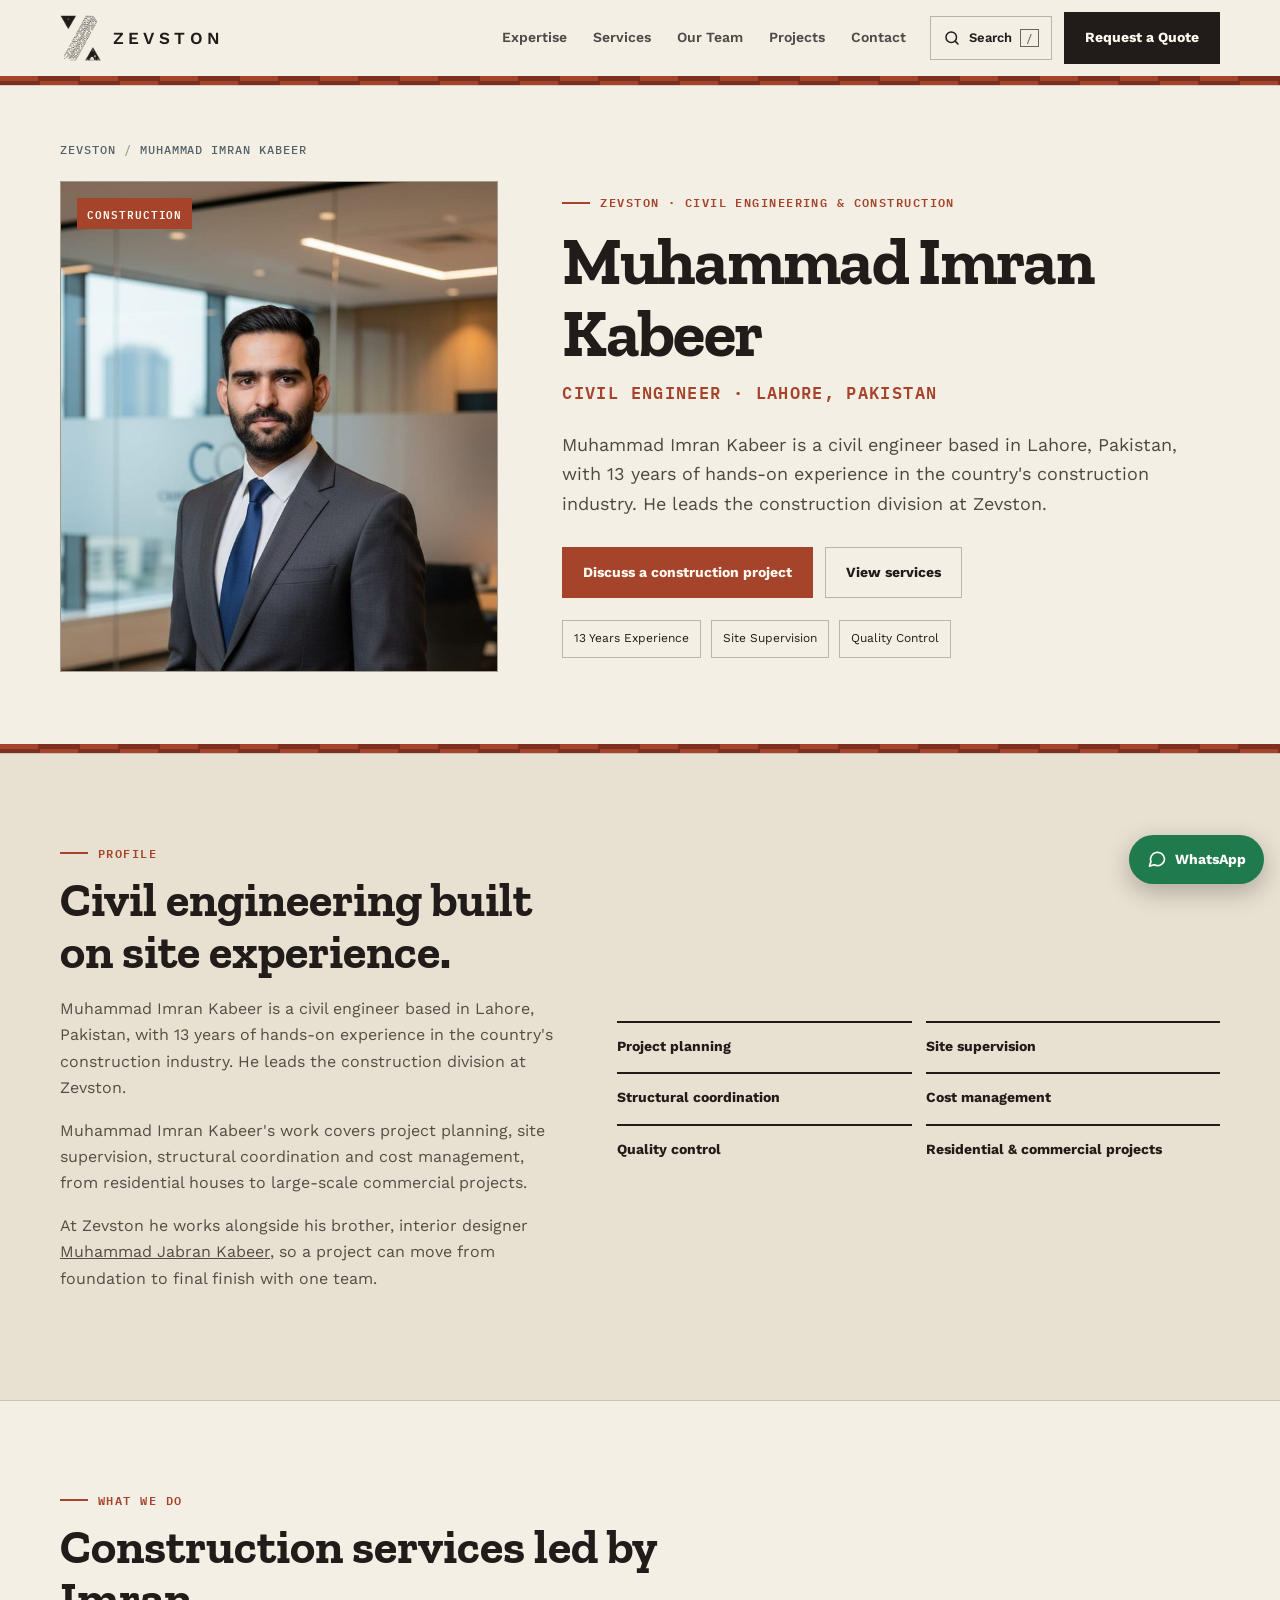
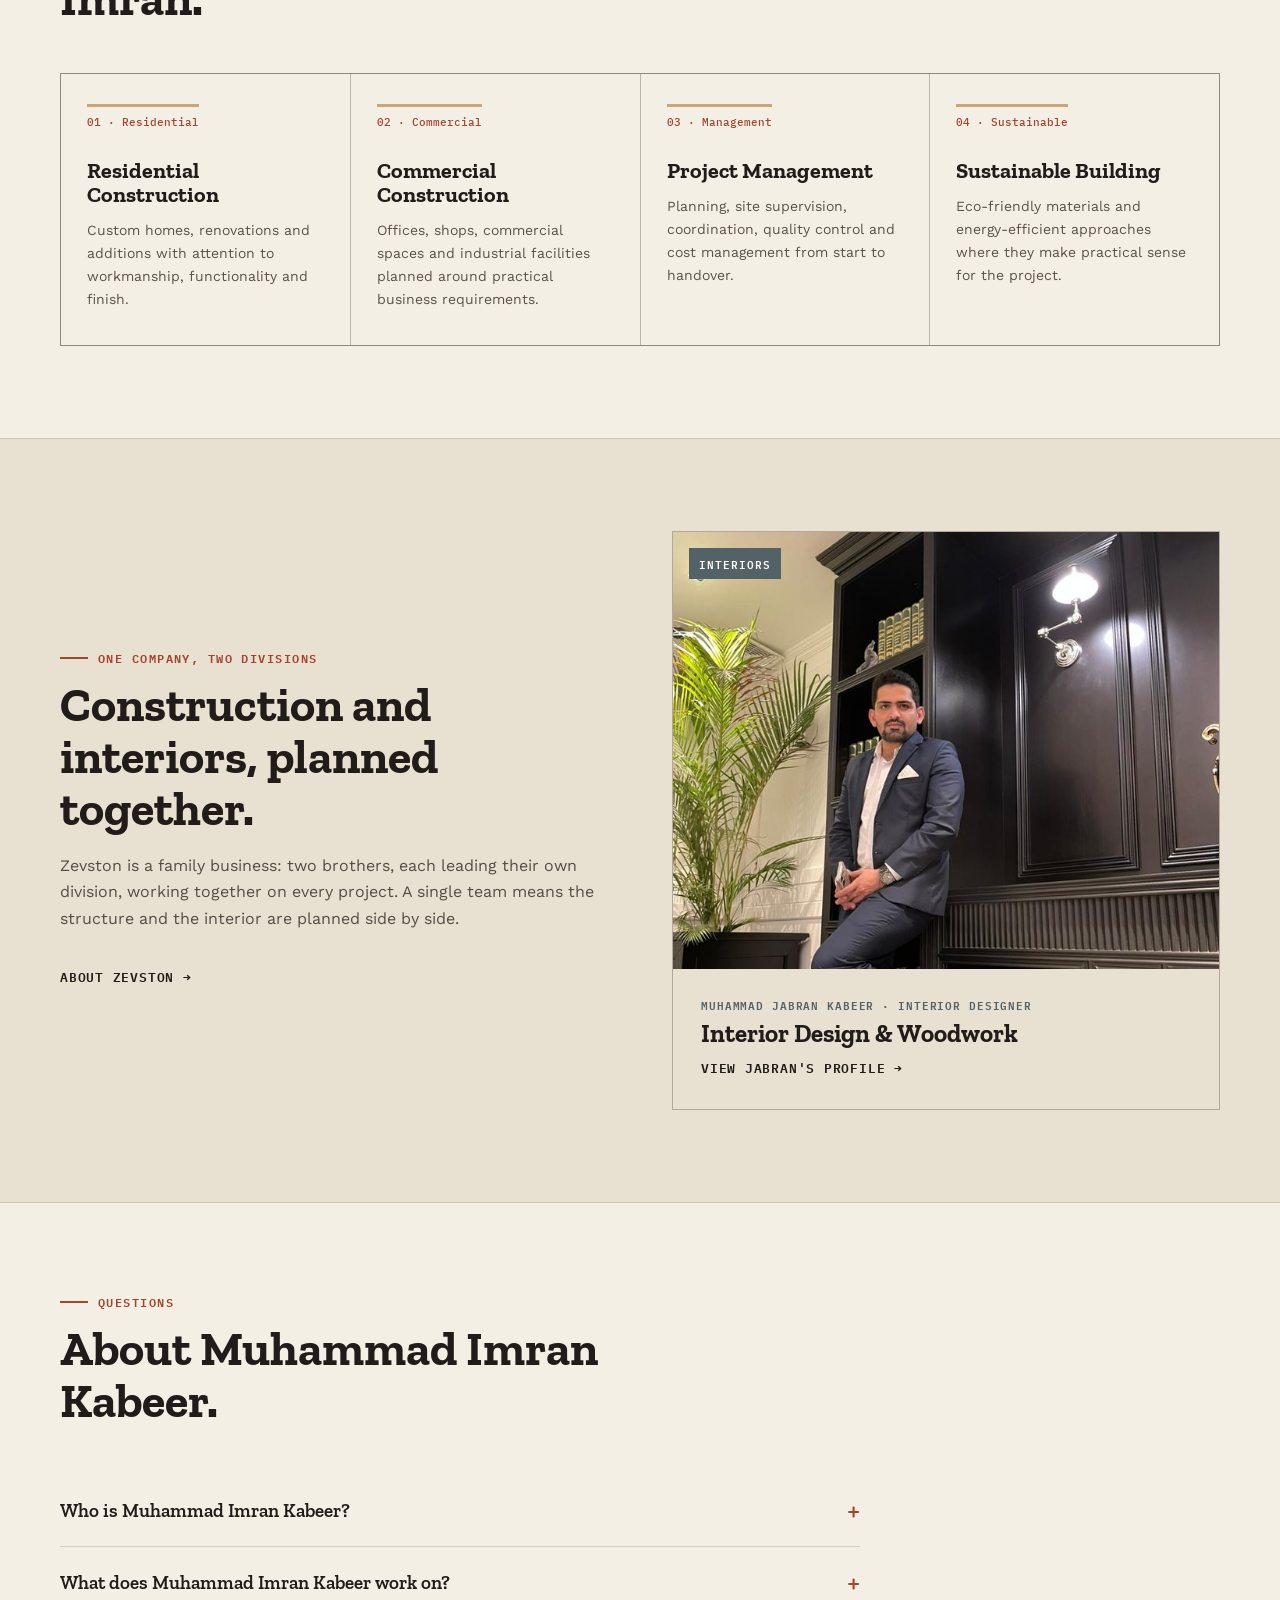
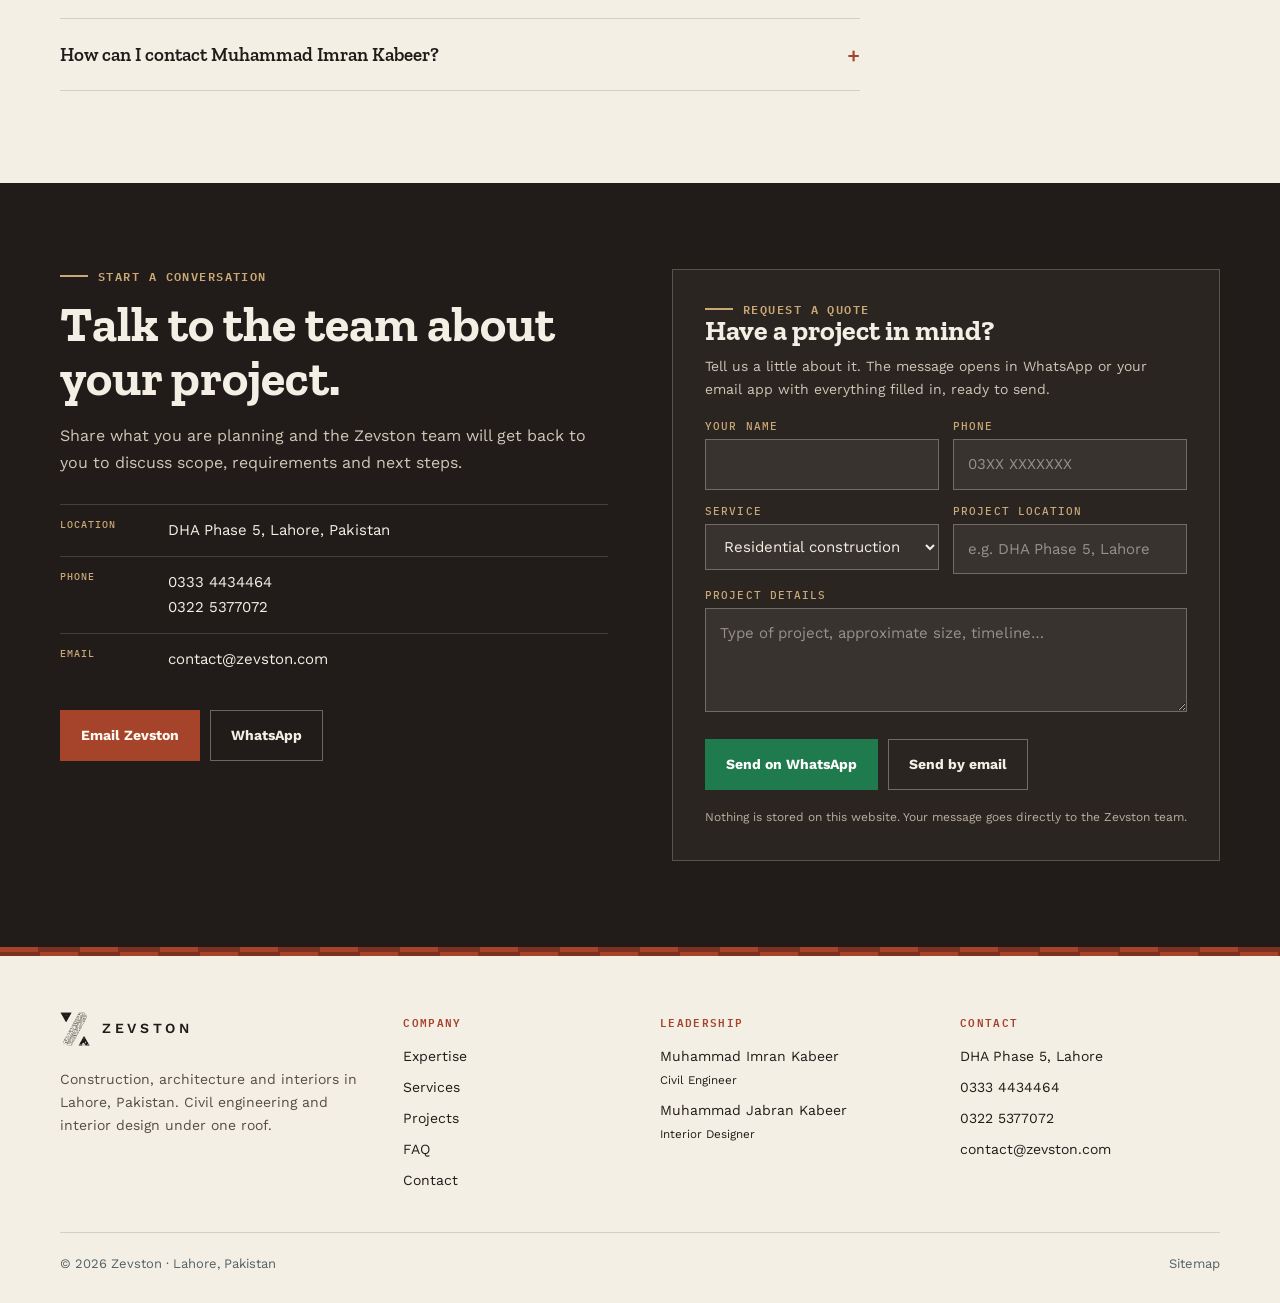
==== imran-kabeer/index.html @ fed74495 "Add search and site map" ====
<!DOCTYPE html>
<html lang="en">
<head>
  <meta charset="UTF-8">
  <meta name="viewport" content="width=device-width, initial-scale=1, viewport-fit=cover">
  <title>Muhammad Imran Kabeer | Civil Engineer in Lahore | Zevston</title>
  <meta name="description" content="Muhammad Imran Kabeer is a civil engineer in Lahore with 13 years of construction experience. He leads construction and project management at Zevston.">
  <meta name="robots" content="index,follow,max-image-preview:large">
  <link rel="canonical" href="https://zevston.com/imran-kabeer/">
  <meta name="theme-color" content="#211C19">
  <meta name="author" content="Zevston">

  <link rel="icon" href="/favicon.ico" sizes="48x48">
  <link rel="icon" type="image/png" href="/favicon.png" sizes="256x256">
  <link rel="icon" type="image/png" href="/favicon-32.png" sizes="32x32">
  <link rel="apple-touch-icon" href="/apple-touch-icon.png">
  <link rel="manifest" href="/site.webmanifest">

  <meta property="og:site_name" content="Zevston">
  <meta property="og:type" content="profile">
  <meta property="og:title" content="Muhammad Imran Kabeer | Civil Engineer in Lahore | Zevston">
  <meta property="og:description" content="Muhammad Imran Kabeer is a civil engineer in Lahore with 13 years of construction experience. He leads construction and project management at Zevston.">
  <meta property="og:url" content="https://zevston.com/imran-kabeer/">
  <meta property="og:image" content="https://zevston.com/og-image.png">
  <meta property="og:image:width" content="1200">
  <meta property="og:image:height" content="630">
  <meta property="og:image:alt" content="Zevston: construction, architecture and interiors in Lahore">
  <meta name="twitter:card" content="summary_large_image">
  <meta name="twitter:title" content="Muhammad Imran Kabeer | Civil Engineer in Lahore | Zevston">
  <meta name="twitter:description" content="Muhammad Imran Kabeer is a civil engineer in Lahore with 13 years of construction experience. He leads construction and project management at Zevston.">
  <meta name="twitter:image" content="https://zevston.com/og-image.png">

  <!-- Google Search Console: verify via DNS TXT in Cloudflare (recommended), or paste the meta tag here:
  <meta name="google-site-verification" content="PASTE_TOKEN_HERE"> -->

  <link rel="preconnect" href="https://fonts.googleapis.com">
  <link rel="preconnect" href="https://fonts.gstatic.com" crossorigin>
  <link href="https://fonts.googleapis.com/css2?family=IBM+Plex+Mono:wght@400;500;600&family=Work+Sans:wght@400;500;600;700&family=Zilla+Slab:wght@500;600;700&display=swap" rel="stylesheet">
  <link rel="stylesheet" href="/assets/style.css">

<script type="application/ld+json">
{
  "@context": "https://schema.org",
  "@type": "ProfilePage",
  "@id": "https://zevston.com/imran-kabeer/#profilepage",
  "url": "https://zevston.com/imran-kabeer/",
  "name": "Muhammad Imran Kabeer | Civil Engineer in Lahore | Zevston",
  "dateModified": "2026-10-03",
  "isPartOf": {
    "@type": "WebSite",
    "@id": "https://zevston.com/#website",
    "url": "https://zevston.com/"
  },
  "mainEntity": {
    "@type": "Person",
    "@id": "https://zevston.com/imran-kabeer/#person",
    "name": "Muhammad Imran Kabeer",
    "jobTitle": "Civil Engineer",
    "description": "Muhammad Imran Kabeer is a civil engineer based in Lahore, Pakistan, with 13 years of hands-on experience in the country's construction industry. He leads the construction division at Zevston.",
    "image": "https://zevston.com/imran.jpg",
    "url": "https://zevston.com/imran-kabeer/",
    "worksFor": {
      "@type": "Organization",
      "@id": "https://zevston.com/#organization",
      "name": "Zevston",
      "url": "https://zevston.com/"
    },
    "sibling": {
      "@type": "Person",
      "@id": "https://zevston.com/jabran-kabeer/#person",
      "name": "Muhammad Jabran Kabeer",
      "url": "https://zevston.com/jabran-kabeer/"
    },
    "workLocation": {
      "@type": "Place",
      "address": {
        "@type": "PostalAddress",
        "streetAddress": "DHA Phase 5",
        "addressLocality": "Lahore",
        "addressRegion": "Punjab",
        "addressCountry": "PK"
      }
    },
    "knowsAbout": [
      "13 Years Experience",
      "Site Supervision",
      "Quality Control",
      "Project planning",
      "Site supervision",
      "Structural coordination",
      "Cost management",
      "Quality control",
      "Residential & commercial projects"
    ]
  }
}
</script>
<script type="application/ld+json">
{
  "@context": "https://schema.org",
  "@type": "BreadcrumbList",
  "itemListElement": [
    {
      "@type": "ListItem",
      "position": 1,
      "name": "Zevston",
      "item": "https://zevston.com/"
    },
    {
      "@type": "ListItem",
      "position": 2,
      "name": "Muhammad Imran Kabeer",
      "item": "https://zevston.com/imran-kabeer/"
    }
  ]
}
</script>
<script type="application/ld+json">
{
  "@context": "https://schema.org",
  "@type": "FAQPage",
  "mainEntity": [
    {
      "@type": "Question",
      "name": "Who is Muhammad Imran Kabeer?",
      "acceptedAnswer": {
        "@type": "Answer",
        "text": "Muhammad Imran Kabeer is a civil engineer based in Lahore, Pakistan, with 13 years of hands-on experience in the construction industry. He leads the construction division at Zevston."
      }
    },
    {
      "@type": "Question",
      "name": "What does Muhammad Imran Kabeer work on?",
      "acceptedAnswer": {
        "@type": "Answer",
        "text": "Project planning, site supervision, structural coordination and cost management, from residential houses to large-scale commercial projects."
      }
    },
    {
      "@type": "Question",
      "name": "How can I contact Muhammad Imran Kabeer?",
      "acceptedAnswer": {
        "@type": "Answer",
        "text": "Contact the Zevston team by phone on 0333 4434464 or 0322 5377072, on WhatsApp, by email at contact@zevston.com, or with the quote form on this page."
      }
    }
  ]
}
</script>
</head>
<body>
<a class="skip-link" href="#main">Skip to content</a>
<header id="site-header">
  <div class="wrap nav">
    <a class="brand" href="/" aria-label="Zevston home"><img src="/logo-mark.png" alt="" width="41" height="46"><span class="word">Zevston</span></a>

    <nav class="links" id="main-nav" aria-label="Main navigation">
      <a href="/#expertise">Expertise</a>
      <a href="/#services">Services</a>
      <a href="/#team">Our Team</a>
      <a href="/#projects">Projects</a>
      <a href="/#contact">Contact</a>
    </nav>

    <div class="nav-actions">
      <button type="button" class="icon-btn js-search-open" aria-label="Search the site" aria-haspopup="dialog"><svg viewBox="0 0 24 24" fill="none" stroke="currentColor" stroke-width="2" stroke-linecap="round" aria-hidden="true"><circle cx="11" cy="11" r="7"/><path d="m20 20-3.5-3.5"/></svg><span class="label">Search</span><span class="kbd">/</span></button>
      <a class="btn nav-cta" href="/#quote">Request a Quote</a>
      <button type="button" class="menu-btn" id="menu-btn" aria-expanded="false" aria-controls="main-nav">Menu</button>
    </div>
  </div>
  <div class="bond"></div>
</header>

<main id="main">

  <section class="person-hero">
    <div class="wrap">
      <nav class="crumbs" aria-label="Breadcrumb"><a href="/">Zevston</a><span>/</span>Muhammad Imran Kabeer</nav>
      <div class="person-grid">
        <div class="person-photo">
          <div class="division-tag">Construction</div>
          <img src="/imran.jpg" alt="Muhammad Imran Kabeer, Civil Engineer at Zevston, Lahore" width="700" height="959" fetchpriority="high" decoding="async">
        </div>
        <div>
          <div class="eyebrow">Zevston · Civil Engineering & Construction</div>
          <h1>Muhammad Imran Kabeer</h1>
          <p class="role-line">Civil Engineer · Lahore, Pakistan</p>
          <p class="lede">Muhammad Imran Kabeer is a civil engineer based in Lahore, Pakistan, with 13 years of hands-on experience in the country's construction industry. He leads the construction division at Zevston.</p>
          <div class="hero-actions">
            <a class="btn brick" href="#contact">Discuss a construction project</a>
            <a class="btn alt" href="#services">View services</a>
          </div>
          <div class="credentials">
              <span class="pill">13 Years Experience</span>
              <span class="pill">Site Supervision</span>
              <span class="pill">Quality Control</span>
          </div>
        </div>
      </div>
    </div>
    <div class="bond"></div>
  </section>

  <section class="about" id="profile">
    <div class="wrap about-grid">
      <div class="about-copy">
        <div class="eyebrow">Profile</div>
        <h2>Civil engineering built on site experience.</h2>
        <p>Muhammad Imran Kabeer is a civil engineer based in Lahore, Pakistan, with 13 years of hands-on experience in the country's construction industry. He leads the construction division at Zevston.</p>
        <p>Muhammad Imran Kabeer's work covers project planning, site supervision, structural coordination and cost management, from residential houses to large-scale commercial projects.</p>
        <p>At Zevston he works alongside his brother, interior designer <a href="/jabran-kabeer/">Muhammad Jabran Kabeer</a>, so a project can move from foundation to final finish with one team.</p>
      </div>
      <div>
        <div class="about-list">
          <div>Project planning</div>
          <div>Site supervision</div>
          <div>Structural coordination</div>
          <div>Cost management</div>
          <div>Quality control</div>
          <div>Residential & commercial projects</div>
        </div>
      </div>
    </div>
  </section>

  <section id="services">
    <div class="wrap">
      <div class="section-head">
        <div class="eyebrow">What we do</div>
        <h2>Construction services led by Imran.</h2>
      </div>
      <div class="services service-4">
        <article class="service">
          <div class="num">01 · Residential</div>
          <h3>Residential Construction</h3>
          <p>Custom homes, renovations and additions with attention to workmanship, functionality and finish.</p>
        </article>
        <article class="service">
          <div class="num">02 · Commercial</div>
          <h3>Commercial Construction</h3>
          <p>Offices, shops, commercial spaces and industrial facilities planned around practical business requirements.</p>
        </article>
        <article class="service">
          <div class="num">03 · Management</div>
          <h3>Project Management</h3>
          <p>Planning, site supervision, coordination, quality control and cost management from start to handover.</p>
        </article>
        <article class="service">
          <div class="num">04 · Sustainable</div>
          <h3>Sustainable Building</h3>
          <p>Eco-friendly materials and energy-efficient approaches where they make practical sense for the project.</p>
        </article>
      </div>
    </div>
  </section>

  <section id="together" style="background:var(--paper-2);border-top:1px solid var(--line);border-bottom:1px solid var(--line);">
    <div class="wrap two-col">
      <div>
        <div class="eyebrow">One company, two divisions</div>
        <h2 style="font-size:clamp(2rem,4vw,3rem);margin:.875rem 0 1.125rem">Construction and interiors, planned together.</h2>
        <p>Zevston is a family business: two brothers, each leading their own division, working together on every project. A single team means the structure and the interior are planned side by side.</p>
        <a class="link-arrow" href="/#expertise">About Zevston →</a>
      </div>
      <a class="division-card steel" href="/jabran-kabeer/">
        <div class="division-photo">
          <div class="division-tag">Interiors</div>
          <img src="/jabran.jpg" alt="Muhammad Jabran Kabeer, Interior Designer at Zevston" width="700" height="933" loading="lazy" decoding="async">
        </div>
        <div class="division-body">
          <div class="who">Muhammad Jabran Kabeer · Interior Designer</div>
          <h3>Interior Design & Woodwork</h3>
          <span class="division-link">View Jabran's profile →</span>
        </div>
      </a>
    </div>
  </section>

  <section id="faq">
    <div class="wrap">
      <div class="section-head">
        <div class="eyebrow">Questions</div>
        <h2>About Muhammad Imran Kabeer.</h2>
      </div>
      <div class="faq">
        <div class="faq-item">
          <button class="faq-q" aria-expanded="false" type="button">
            Who is Muhammad Imran Kabeer?
            <span class="plus" aria-hidden="true">+</span>
          </button>
          <div class="faq-a">
            <p>Muhammad Imran Kabeer is a civil engineer based in Lahore, Pakistan, with 13 years of hands-on experience in the construction industry. He leads the construction division at Zevston.</p>
          </div>
        </div>

        <div class="faq-item">
          <button class="faq-q" aria-expanded="false" type="button">
            What does Muhammad Imran Kabeer work on?
            <span class="plus" aria-hidden="true">+</span>
          </button>
          <div class="faq-a">
            <p>Project planning, site supervision, structural coordination and cost management, from residential houses to large-scale commercial projects.</p>
          </div>
        </div>

        <div class="faq-item">
          <button class="faq-q" aria-expanded="false" type="button">
            How can I contact Muhammad Imran Kabeer?
            <span class="plus" aria-hidden="true">+</span>
          </button>
          <div class="faq-a">
            <p>Contact the Zevston team by phone on 0333 4434464 or 0322 5377072, on WhatsApp, by email at contact@zevston.com, or with the quote form on this page.</p>
          </div>
        </div>
      </div>
    </div>
  </section>

  <section class="contact" id="contact">
    <div class="wrap contact-grid">
      <div>
        <div class="eyebrow">Start a conversation</div>
        <h2>Talk to the team about your project.</h2>
        <p class="lede">Share what you are planning and the Zevston team will get back to you to discuss scope, requirements and next steps.</p>

        <div class="contact-list">
          <div class="contact-row">
            <div class="key">Location</div>
            <div class="value">DHA Phase 5, Lahore, Pakistan</div>
          </div>
          <div class="contact-row">
            <div class="key">Phone</div>
            <div class="value">
              <a href="tel:+923334434464">0333 4434464</a><br>
              <a href="tel:+923225377072">0322 5377072</a>
            </div>
          </div>
          <div class="contact-row">
            <div class="key">Email</div>
            <div class="value"><a href="mailto:contact@zevston.com">contact@zevston.com</a></div>
          </div>
        </div>

        <div class="contact-actions">
          <a class="btn brick" href="mailto:contact@zevston.com?subject=Zevston%20Project%20Enquiry">Email Zevston</a>
          <a class="btn alt" href="https://wa.me/923334434464?text=Hello%20Zevston%2C%20I%20would%20like%20to%20discuss%20a%20project." target="_blank" rel="noopener">WhatsApp</a>
        </div>
      </div>

      <div class="quote-box" id="quote">
        <div class="eyebrow" style="color:var(--sand)">Request a quote</div>
        <h3>Have a project in mind?</h3>
        <p>Tell us a little about it. The message opens in WhatsApp or your email app with everything filled in, ready to send.</p>
        <form id="quote-form" class="quote-form">
          <div class="row">
            <div><label for="q-name">Your name</label><input id="q-name" name="name" type="text" autocomplete="name" required></div>
            <div><label for="q-phone">Phone</label><input id="q-phone" name="phone" type="tel" autocomplete="tel" placeholder="03XX XXXXXXX"></div>
          </div>
          <div class="row">
            <div><label for="q-service">Service</label>
          <select id="q-service" name="service">
            <option selected>Residential construction</option>
            <option>Commercial construction</option>
            <option>Project management</option>
            <option>Interior design & space planning</option>
            <option>Custom woodwork & furniture</option>
            <option>Kitchens & wardrobes</option>
            <option>Office interiors</option>
            <option>Other / not sure</option>
          </select></div>
            <div><label for="q-loc">Project location</label><input id="q-loc" name="location" type="text" placeholder="e.g. DHA Phase 5, Lahore"></div>
          </div>
          <div><label for="q-details">Project details</label><textarea id="q-details" name="details" required placeholder="Type of project, approximate size, timeline…"></textarea></div>
          <div class="actions">
            <button class="btn wa" type="submit">Send on WhatsApp</button>
            <button class="btn alt" type="button" id="quote-mail">Send by email</button>
          </div>
          <p class="form-note">Nothing is stored on this website. Your message goes directly to the Zevston team.</p>
        </form>
      </div>
    </div>
  </section>

</main>
<div class="bond"></div>

<footer>
  <div class="wrap">
    <div class="footer-top">
      <div>
        <a class="brand sm" href="/" aria-label="Zevston home"><img src="/logo-mark.png" alt="" width="41" height="46"><span class="word">Zevston</span></a>
        <p>Construction, architecture and interiors in Lahore, Pakistan. Civil engineering and interior design under one roof.</p>
      </div>
      <div>
        <h4>Company</h4>
        <ul>
          <li><a href="/#expertise">Expertise</a></li>
          <li><a href="/#services">Services</a></li>
          <li><a href="/#projects">Projects</a></li>
          <li><a href="/#faq">FAQ</a></li>
          <li><a href="/#contact">Contact</a></li>
        </ul>
      </div>
      <div>
        <h4>Leadership</h4>
        <ul>
          <li><a href="/imran-kabeer/">Muhammad Imran Kabeer<br><small>Civil Engineer</small></a></li>
          <li><a href="/jabran-kabeer/">Muhammad Jabran Kabeer<br><small>Interior Designer</small></a></li>
        </ul>
      </div>
      <div>
        <h4>Contact</h4>
        <ul>
          <li>DHA Phase 5, Lahore</li>
          <li><a href="tel:+923334434464">0333 4434464</a></li>
          <li><a href="tel:+923225377072">0322 5377072</a></li>
          <li><a href="mailto:contact@zevston.com">contact@zevston.com</a></li>
        </ul>
      </div>
    </div>
    <div class="footer-bottom">
      <span>© <span class="js-year">2026</span> Zevston · Lahore, Pakistan</span>
      <span><a href="/sitemap.xml">Sitemap</a></span>
    </div>
  </div>
</footer>

<a class="wa-float" href="https://wa.me/923334434464?text=Hello%20Zevston%2C%20I%20would%20like%20to%20discuss%20a%20project." target="_blank" rel="noopener" aria-label="Chat with Zevston on WhatsApp"><svg viewBox="0 0 24 24" fill="none" stroke="currentColor" stroke-width="2" stroke-linecap="round" stroke-linejoin="round" aria-hidden="true"><path d="M21 11.5a8.4 8.4 0 0 1-12.4 7.4L3 20.5l1.7-5.4A8.4 8.4 0 1 1 21 11.5Z"/></svg><span>WhatsApp</span></a>

<div class="search-overlay" id="search-overlay" role="dialog" aria-modal="true" aria-label="Search Zevston">
  <div class="search-panel">
    <div class="search-form">
      <svg viewBox="0 0 24 24" fill="none" stroke="currentColor" stroke-width="2" stroke-linecap="round" aria-hidden="true"><circle cx="11" cy="11" r="7"/><path d="m20 20-3.5-3.5"/></svg>
      <input id="search-input" type="search" placeholder="Search services, people, projects…" autocomplete="off" enterkeyhint="search" aria-label="Search this site">
      <button type="button" class="search-close" id="search-close">Close</button>
    </div>
    <div class="search-body">
      <p class="search-hint" id="search-hint">Try a name, service or topic.</p>
      <div class="search-chips" id="search-chips">
        <button type="button" data-q="civil engineer">Civil engineer</button>
        <button type="button" data-q="interior designer">Interior designer</button>
        <button type="button" data-q="Imran Kabeer">Imran Kabeer</button>
        <button type="button" data-q="Jabran Kabeer">Jabran Kabeer</button>
        <button type="button" data-q="kitchen">Kitchens</button>
        <button type="button" data-q="contact">Contact</button>
      </div>
      <ul class="search-results" id="search-results" aria-live="polite"></ul>
    </div>
    <div class="search-google">
      <span>Looking for something else?</span>
      <a class="btn alt" id="search-google" target="_blank" rel="noopener" href="https://www.google.com/search?q=site%3Azevston.com">Search zevston.com on Google</a>
    </div>
  </div>
</div>

<script src="/assets/site.js" defer></script>
</body>
</html>
---- assets/style.css ----
:root{
  --ink:#211C19;
  --paper:#F4EFE5;
  --paper-2:#E8E0D1;
  --brick:#A6432B;
  --brick-dark:#7C3020;
  --sand:#C9A876;
  --steel:#536267;
  --line:rgba(33,28,25,.15);
  --line-dark:rgba(33,28,25,.28);
  --white:#fffaf0;
  --max:72.5rem;
}

*{box-sizing:border-box}
html{scroll-behavior:smooth;font-size:100%;-webkit-text-size-adjust:100%}
body{
  margin:0;
  background:var(--paper);
  color:var(--ink);
  font-family:"Work Sans",sans-serif;
  line-height:1.65;
  -webkit-font-smoothing:antialiased;
}
img{display:block;max-width:100%}
a{color:inherit}
button,input,textarea,select{font:inherit}
.wrap{width:min(var(--max),calc(100% - 3rem));margin:auto}

h1,h2,h3{font-family:"Zilla Slab",serif;line-height:1.08}
h1,h2,h3,p{margin-top:0}
.mono{
  font-family:"IBM Plex Mono",monospace;
  text-transform:uppercase;
  letter-spacing:.1em;
}

.eyebrow{
  display:flex;
  align-items:center;
  gap:0.625rem;
  color:var(--brick);
  font:600 0.75rem/1.2 "IBM Plex Mono",monospace;
  letter-spacing:.12em;
  text-transform:uppercase;
}
.eyebrow::before{
  content:"";
  width:1.75rem;
  height:2px;
  background:currentColor;
}

.bond{
  height:0.5625rem;
  background:
    linear-gradient(90deg,var(--brick) 0 2.375rem,var(--brick-dark) 2.375rem 2.5rem) 0 0/5rem 50% repeat-x,
    linear-gradient(90deg,var(--brick) 0 2.375rem,var(--brick-dark) 2.375rem 2.5rem) 2.5rem 100%/5rem 50% repeat-x;
}

header{
  position:sticky;
  top:0;
  z-index:100;
  background:rgba(244,239,229,.96);
  backdrop-filter:blur(0.625rem);
  border-bottom:1px solid var(--line);
}
.nav{
  min-height:4.75rem;
  display:flex;
  align-items:center;
  gap:1.5rem;
}
.brand{
  display:inline-flex;
  align-items:center;
  gap:0.75rem;
  text-decoration:none;
  white-space:nowrap;
  color:var(--ink);
}
.brand img{height:2.875rem;width:auto;display:block}
.brand .word{
  font-family:"Work Sans",sans-serif;
  font-weight:600;
  font-size:1.0625rem;
  letter-spacing:.26em;
  text-transform:uppercase;
}
.brand.sm img{height:2.125rem}
.brand.sm .word{font-size:0.875rem}
nav.links{
  margin-left:auto;
  display:flex;
  align-items:center;
  gap:1.625rem;
  font-size:0.875rem;
  font-weight:600;
}
nav.links a{text-decoration:none;opacity:.78}
nav.links a:hover{opacity:1;color:var(--brick)}


.menu-btn{
  display:none;
  border:1px solid var(--line-dark);
  background:transparent;
  padding:0.625rem 0.75rem;
  cursor:pointer;
  font-weight:700;
}

.btn{
  display:inline-flex;
  justify-content:center;
  align-items:center;
  gap:0.5625rem;
  padding:0.8125rem 1.25rem;
  border:1px solid var(--ink);
  background:var(--ink);
  color:var(--white);
  text-decoration:none;
  font-weight:700;
  font-size:0.875rem;
  transition:.2s ease;
}
.btn:hover{background:var(--brick);border-color:var(--brick);transform:translateY(-1px)}
.btn.alt{
  background:transparent;
  color:var(--ink);
  border-color:var(--line-dark);
}
.btn.alt:hover{background:var(--ink);color:var(--white);border-color:var(--ink)}
.btn.brick{background:var(--brick);border-color:var(--brick)}
.btn.brick:hover{background:var(--brick-dark);border-color:var(--brick-dark)}

section{padding:5.75rem 0}
.section-head{max-width:43.75rem;margin-bottom:3rem}
.section-head h2{font-size:clamp(2rem,4vw,3rem);margin:0.875rem 0}
.section-head p{color:#554d45;font-size:1.03125rem;max-width:64ch}

/* HERO */
.hero{padding:4.5rem 0 0;overflow:hidden}
.hero-grid{
  display:grid;
  grid-template-columns:1.06fr .94fr;
  gap:4rem;
  align-items:center;
  padding-bottom:4.5rem;
}
.hero h1{
  font-size:clamp(2.75rem,6vw,4.5rem);
  margin:1.125rem 0 1.5rem;
  letter-spacing:-.025em;
}
.hero h1 span{color:var(--brick)}
.hero .lede{
  color:#504840;
  font-size:1.125rem;
  max-width:60ch;
  margin-bottom:1.875rem;
}
.hero-actions{display:flex;gap:0.75rem;flex-wrap:wrap}
.hero-note{
  display:flex;
  gap:1rem;
  align-items:flex-start;
  margin-top:1.875rem;
  padding-top:1.125rem;
  border-top:1px solid var(--line);
  max-width:38.75rem;
}
.hero-note strong{font-family:"Zilla Slab",serif;font-size:1.125rem}
.hero-note p{margin:2px 0 0;color:#665d54;font-size:0.84375rem}

.hero-visual{
  position:relative;
  min-height:33.125rem;
  border:1px solid var(--line);
  background:var(--paper-2);
  overflow:hidden;
}
.hero-visual::before{
  content:"";
  position:absolute;
  inset:0;
  background:
    linear-gradient(90deg,transparent 49.8%,rgba(33,28,25,.09) 50%,transparent 50.2%),
    linear-gradient(0deg,transparent 49.8%,rgba(33,28,25,.09) 50%,transparent 50.2%);
  background-size:4.375rem 4.375rem;
  opacity:.55;
}
.hero-architecture{
  position:absolute;
  inset:2.8125rem 2.8125rem 0;
  border:1px solid rgba(33,28,25,.16);
  background:linear-gradient(145deg,#d7cbbb,#f0eadf);
  clip-path:polygon(0 30%,35% 0,100% 18%,100% 100%,0 100%);
}
.hero-architecture::before,
.hero-architecture::after{
  content:"";
  position:absolute;
  border:2px solid var(--brick);
  opacity:.85;
}
.hero-architecture::before{width:52%;height:46%;left:20%;top:28%}
.hero-architecture::after{width:26%;height:30%;right:9%;bottom:10%;border-color:var(--steel)}
.hero-label{
  position:absolute;
  left:1.375rem;
  bottom:1.375rem;
  background:var(--paper);
  border:1px solid var(--line-dark);
  padding:0.8125rem 1rem;
  z-index:2;
}
.hero-label .mono{font-size:0.625rem;color:var(--brick)}
.hero-label strong{display:block;margin-top:4px;font-family:"Zilla Slab",serif;font-size:1.125rem}

/* TRUST */
.trust{
  border-top:1px solid var(--line);
  border-bottom:1px solid var(--line);
  background:var(--paper-2);
}
.trust-grid{display:grid;grid-template-columns:repeat(4,1fr)}
.trust-item{padding:1.75rem 1.375rem;border-left:1px solid var(--line)}
.trust-item:first-child{border-left:0}
.trust-num{font:600 2.4375rem/1 "Zilla Slab",serif;color:var(--brick-dark)}
.trust-label{
  margin-top:0.4375rem;
  color:var(--steel);
  font:500 0.6875rem/1.4 "IBM Plex Mono",monospace;
  text-transform:uppercase;
  letter-spacing:.08em;
}

/* SERVICES */
.services{
  display:grid;
  grid-template-columns:repeat(4,1fr);
  border:1px solid var(--line-dark);
  background:var(--line-dark);
  gap:1px;
}
.service{
  background:var(--paper);
  padding:1.875rem 1.625rem 2.125rem;
  min-height:15.3125rem;
}
.service .num{
  display:inline-block;
  border-top:3px solid var(--sand);
  padding-top:0.5rem;
  color:var(--brick);
  font:500 0.6875rem "IBM Plex Mono",monospace;
}
.service h3{font-size:1.375rem;margin:1.5625rem 0 0.75rem}
.service p{font-size:0.875rem;color:#5b534b;margin-bottom:0}

/* ABOUT */
.about{
  background:var(--paper-2);
  border-top:1px solid var(--line);
  border-bottom:1px solid var(--line);
}
.about-grid{
  display:grid;
  grid-template-columns:.9fr 1.1fr;
  gap:4rem;
  align-items:center;
}
.about-copy h2{font-size:clamp(2rem,4vw,3rem);margin:0.875rem 0 1.125rem}
.about-copy p{color:#554d45}
.about-list{display:grid;grid-template-columns:1fr 1fr;gap:0.875rem;margin-top:1.75rem}
.about-list div{
  border-top:2px solid var(--ink);
  padding-top:0.75rem;
  font-weight:700;
  font-size:0.875rem;
}

/* FOUNDER */
.leader{
  display:grid;
  grid-template-columns:16.875rem 1fr;
  gap:3.25rem;
  align-items:center;
  background:var(--paper-2);
  border:1px solid var(--line);
  padding:2.25rem;
}
.founder-photo{
  aspect-ratio:1/1.08;
  background:#d7cbbb;
  border:1px solid var(--line-dark);
  overflow:hidden;
  position:relative;
}
.founder-photo img{
  width:100%;
  height:100%;
  object-fit:cover;
  object-position:center top;
}
.founder-fallback{
  position:absolute;
  inset:0;
  display:grid;
  place-items:center;
  background:var(--ink);
  color:var(--paper);
  font:600 3.625rem "Zilla Slab",serif;
}

/* DIVISIONS */
.divisions{display:grid;grid-template-columns:1fr 1fr;gap:1.5rem}
.division-card{
  border:1px solid var(--line-dark);
  background:var(--paper-2);
  overflow:hidden;
  text-decoration:none;
  color:var(--ink);
  display:flex;
  flex-direction:column;
  transition:.2s ease;
}
.division-card:hover{border-color:var(--brick);transform:translateY(-3px)}
.division-photo{
  aspect-ratio:4/3.2;
  overflow:hidden;
  position:relative;
  background:#d7cbbb;
}
.division-photo img{width:100%;height:100%;object-fit:cover;object-position:center 18%}
.division-tag{
  position:absolute;top:1rem;left:1rem;
  background:var(--brick);color:var(--white);
  font:600 0.65625rem "IBM Plex Mono",monospace;
  text-transform:uppercase;letter-spacing:.09em;
  padding:0.375rem 0.625rem;
}
.division-card:nth-child(2) .division-tag{background:var(--steel)}
.division-body{padding:1.625rem 1.75rem 1.875rem;flex:1;display:flex;flex-direction:column}
.division-body .who{color:var(--brick-dark);font:600 0.6875rem "IBM Plex Mono",monospace;text-transform:uppercase;letter-spacing:.08em;margin-bottom:0.375rem}
.division-card:nth-child(2) .division-body .who{color:var(--steel)}
.division-body h3{font-size:1.5625rem;margin:0 0 0.625rem}
.division-body p{font-size:0.90625rem;color:#554d45;margin:0 0 1.125rem;flex:1}
.division-link{font:600 0.8125rem "IBM Plex Mono",monospace;text-transform:uppercase;letter-spacing:.06em;color:var(--ink);display:inline-flex;align-items:center;gap:0.5rem}
.division-card:hover .division-link{color:var(--brick)}

/* TEAM (two leaders) */
.team-grid{display:grid;grid-template-columns:1fr 1fr;gap:1.5rem}
.team-grid .leader{grid-template-columns:11.875rem 1fr;padding:1.875rem;gap:1.75rem}
.team-grid .founder-photo{aspect-ratio:1/1.1}
.leader .role{
  color:var(--brick);
  font:600 0.75rem "IBM Plex Mono",monospace;
  letter-spacing:.12em;
  text-transform:uppercase;
}
.leader h3{font-size:2.125rem;margin:0.5625rem 0 1rem}
.leader p{color:#554d45;max-width:65ch}
.credentials{display:flex;gap:0.625rem;flex-wrap:wrap;margin-top:1.375rem}
.pill{
  padding:0.5rem 0.6875rem;
  border:1px solid var(--line-dark);
  font-size:0.75rem;
  background:var(--paper);
}

/* PROJECTS */
.projects{display:grid;grid-template-columns:repeat(3,1fr);gap:1.375rem}
.project{
  border:1px solid var(--line);
  background:var(--paper-2);
  overflow:hidden;
}
.project-image{
  aspect-ratio:4/3;
  background:
    linear-gradient(135deg,rgba(166,67,43,.9),rgba(33,28,25,.92)),
    repeating-linear-gradient(90deg,transparent 0 3rem,rgba(255,255,255,.08) 3rem 3.0625rem);
  display:grid;
  place-items:center;
  color:var(--white);
  position:relative;
}
.project-image span{
  border:1px solid rgba(255,250,240,.45);
  padding:0.6875rem 0.875rem;
  font:500 0.6875rem "IBM Plex Mono",monospace;
  letter-spacing:.08em;
  text-transform:uppercase;
}
.project-body{padding:1.25rem 1.3125rem 1.5rem}
.project-cat{color:var(--brick-dark);font:500 0.65625rem "IBM Plex Mono",monospace;text-transform:uppercase;letter-spacing:.1em}
.project h3{font-size:1.3125rem;margin:0.5rem 0 0.375rem}
.project p{font-size:0.84375rem;color:var(--steel);margin:0}

/* MISSION */
.mission-grid{display:grid;grid-template-columns:1fr 1fr;gap:1.375rem}
.mission-card{
  border-top:4px solid var(--brick);
  padding:1.875rem;
  background:var(--paper-2);
}
.mission-card:last-child{border-color:var(--steel)}
.mission-card h3{font-size:1.75rem;margin:0 0 0.75rem}
.mission-card p{color:#554d45;margin:0}

/* PROCESS */
.process{
  display:grid;
  grid-template-columns:repeat(4,1fr);
  gap:0;
}
.step{padding:0 1.5625rem 0 0;border-right:1px solid var(--line);margin-right:1.5625rem}
.step:last-child{border-right:0;margin-right:0;padding-right:0}
.step-line{height:0.5rem;background:var(--sand);margin-bottom:1.375rem}
.step:nth-child(1) .step-line{background:var(--brick)}
.step:nth-child(2) .step-line{background:var(--brick-dark);margin-left:12%}
.step:nth-child(3) .step-line{background:var(--steel);margin-left:24%}
.step:nth-child(4) .step-line{background:var(--ink);margin-left:36%}
.step-num{color:var(--steel);font:500 0.6875rem "IBM Plex Mono",monospace}
.step h3{font-size:1.3125rem;margin:0.5rem 0 0.625rem}
.step p{font-size:0.875rem;color:#5a524a;margin:0}

/* WHY */
.why{display:grid;grid-template-columns:repeat(3,1fr);gap:1.875rem}
.why-card{border-top:2px solid var(--ink);padding-top:1.0625rem}
.why-card h3{font-size:1.25rem;margin-bottom:0.4375rem}
.why-card p{font-size:0.875rem;color:#5b534b;margin:0}

/* FAQ */
.faq{max-width:50rem}
.faq-item{border-bottom:1px solid var(--line)}
.faq-q{
  width:100%;
  padding:1.3125rem 0;
  border:0;
  background:transparent;
  text-align:left;
  display:flex;
  justify-content:space-between;
  align-items:center;
  gap:1.25rem;
  cursor:pointer;
  color:var(--ink);
  font:600 1.1875rem "Zilla Slab",serif;
}
.plus{color:var(--brick);font:500 1.375rem "IBM Plex Mono",monospace}
.plus{transition:transform .2s ease}
.faq-item.open .plus{transform:rotate(45deg)}
.faq-a{max-height:0;overflow:hidden;transition:max-height .25s ease}
.faq-a p{color:#554d45;font-size:0.90625rem;max-width:70ch;padding-bottom:1.3125rem;margin:0}

/* CONTACT */
.contact{
  background:var(--ink);
  color:var(--paper);
  padding:5.375rem 0;
}
.contact-grid{display:grid;grid-template-columns:1fr 1fr;gap:4rem}
.contact .eyebrow{color:var(--sand)}
.contact h2{font-size:clamp(2.125rem,4vw,3.125rem);margin:0.875rem 0 1.125rem}
.contact .lede{color:#d0c6b7;max-width:55ch}
.contact-list{margin-top:1.75rem}
.contact-row{
  display:flex;
  gap:1.125rem;
  padding:0.8125rem 0;
  border-top:1px solid rgba(244,239,229,.16);
}
.contact-row .key{
  width:5.625rem;
  flex:none;
  color:var(--sand);
  font:500 0.625rem "IBM Plex Mono",monospace;
  text-transform:uppercase;
  letter-spacing:.1em;
}
.contact-row .value{font-size:0.9375rem}
.contact-row a{text-decoration:none}
.contact-row a:hover{color:var(--sand)}
.contact-actions{display:flex;gap:0.625rem;flex-wrap:wrap;margin-top:1.625rem}
.contact .btn.alt{color:var(--paper);border-color:rgba(244,239,229,.35)}
.contact .btn.alt:hover{background:var(--paper);color:var(--ink)}

.quote-box{
  border:1px solid rgba(244,239,229,.22);
  padding:2rem;
  background:rgba(244,239,229,.04);
}
.quote-box h3{font-size:1.75rem;margin-bottom:0.5rem}
.quote-box p{color:#cfc4b5;font-size:0.875rem}
.quote-box a{margin-top:0.625rem}

footer{padding:2.125rem 0}
.footer-grid{display:flex;justify-content:space-between;align-items:center;gap:1.25rem;flex-wrap:wrap}
.footer-grid small{color:var(--steel)}
.footer-links{display:flex;gap:1.125rem;font-size:0.8125rem}
.footer-links a{text-decoration:none}

@media (max-width:950px){
  .hero-grid,.about-grid,.contact-grid{grid-template-columns:1fr}
  .hero-visual{min-height:26.25rem}
  .services{grid-template-columns:1fr 1fr}
  .projects{grid-template-columns:1fr 1fr}
  .trust-grid{grid-template-columns:1fr 1fr}
  .trust-item:nth-child(3){border-left:0;border-top:1px solid var(--line)}
  .trust-item:nth-child(4){border-top:1px solid var(--line)}
  .process{grid-template-columns:1fr 1fr;gap:2.1875rem}
  .step{border-right:0;margin-right:0;padding-right:0}
  .why{grid-template-columns:1fr 1fr}
  .divisions,.team-grid{grid-template-columns:1fr}
  .team-grid .leader{grid-template-columns:10.625rem 1fr}
}

@media (max-width:720px){
  .wrap{width:min(var(--max),calc(100% - 2rem))}
  section{padding:4.375rem 0}
  .hero{padding-top:3rem}
  .leader,.team-grid .leader{grid-template-columns:1fr;padding:1.5rem}
  .founder-photo{max-width:16.25rem}
  .projects,.services,.mission-grid,.why{grid-template-columns:1fr}
  .trust-item{padding:1.5rem 1rem}
  .process{grid-template-columns:1fr}
  .step{padding-bottom:1.5625rem;border-bottom:1px solid var(--line)}
  .step:last-child{border-bottom:0}
  .hero h1{font-size:clamp(2.625rem,13vw,3.875rem)}
  .hero-visual{min-height:22.5rem}
}

@media (prefers-reduced-motion:reduce){
  html{scroll-behavior:auto}
  *{transition:none!important}
}

/* ======================================================================
   ADDITIONS (v2): accessibility, search, nav actions, forms, footer,
   person pages, floating WhatsApp, TV / large-screen scaling
   ====================================================================== */

/* Accessibility */
.skip-link{
  position:absolute;left:1rem;top:-4rem;z-index:300;
  background:var(--ink);color:var(--white);padding:.75rem 1.125rem;
  font-weight:700;text-decoration:none;transition:top .15s ease;
}
.skip-link:focus{top:1rem}
:focus-visible{outline:3px solid var(--brick);outline-offset:3px}
.contact :focus-visible,.search-panel :focus-visible{outline-color:var(--sand)}
.sr-only{
  position:absolute;width:1px;height:1px;margin:-1px;padding:0;overflow:hidden;
  clip:rect(0,0,0,0);white-space:nowrap;border:0;
}
section[id],main[id]{scroll-margin-top:5.5rem}
body.no-scroll{overflow:hidden}
img{height:auto}

/* Header actions + search button */
.nav-actions{display:flex;align-items:center;gap:.75rem}
.icon-btn{
  display:inline-flex;align-items:center;justify-content:center;gap:.5rem;
  min-width:2.75rem;height:2.75rem;padding:0 .75rem;
  border:1px solid var(--line-dark);background:transparent;color:var(--ink);
  cursor:pointer;font-size:.8125rem;font-weight:600;
}
.icon-btn:hover{background:var(--ink);color:var(--white);border-color:var(--ink)}
.icon-btn svg{width:1.125rem;height:1.125rem;flex:none}
.icon-btn .kbd{
  font:500 .6875rem "IBM Plex Mono",monospace;
  border:1px solid currentColor;padding:.0625rem .3125rem;opacity:.65;
}
.menu-btn{min-height:2.75rem}

/* Search overlay */
.search-overlay{
  position:fixed;inset:0;z-index:250;display:none;
  align-items:flex-start;justify-content:center;
  background:rgba(33,28,25,.62);
  padding:max(4rem,10vh) 1rem 1rem;
}
.search-overlay.open{display:flex}
.search-panel{
  width:min(44rem,100%);max-height:calc(100vh - 6rem);
  display:flex;flex-direction:column;
  background:var(--paper);border:1px solid var(--line-dark);
  box-shadow:0 1.5rem 4rem rgba(0,0,0,.35);
}
.search-form{display:flex;align-items:center;border-bottom:1px solid var(--line);gap:.25rem;padding-right:.5rem}
.search-form svg{width:1.25rem;height:1.25rem;margin-left:1.125rem;flex:none;color:var(--steel)}
.search-form input{
  flex:1;min-width:0;border:0;background:transparent;color:var(--ink);
  padding:1.125rem .75rem;font-size:1.125rem;outline:0;
}
.search-close{
  border:1px solid var(--line-dark);background:transparent;color:var(--ink);
  padding:.375rem .625rem;cursor:pointer;font:500 .75rem "IBM Plex Mono",monospace;
  text-transform:uppercase;letter-spacing:.06em;
}
.search-body{overflow:auto;padding:.5rem}
.search-hint{padding:.75rem .75rem 0;font-size:.8125rem;color:var(--steel)}
.search-chips{display:flex;flex-wrap:wrap;gap:.5rem;padding:.75rem}
.search-chips button{
  border:1px solid var(--line-dark);background:var(--paper-2);color:var(--ink);
  padding:.5rem .75rem;cursor:pointer;font-size:.8125rem;font-weight:600;
}
.search-chips button:hover{border-color:var(--brick);color:var(--brick)}
.search-results{list-style:none;margin:0;padding:0}
.search-results a{display:block;padding:.75rem;text-decoration:none;border-left:3px solid transparent}
.search-results a:hover,.search-results a.active{background:var(--paper-2);border-left-color:var(--brick)}
.sr-title{font:600 1.0625rem/1.25 "Zilla Slab",serif;display:block}
.sr-text{display:block;margin-top:.1875rem;font-size:.8125rem;color:#554d45;line-height:1.5}
.sr-url{display:block;margin-top:.125rem;font:500 .6875rem "IBM Plex Mono",monospace;color:var(--steel)}
.search-empty{padding:1rem .75rem;color:#554d45;font-size:.9375rem}
.search-google{
  display:flex;align-items:center;justify-content:space-between;gap:1rem;flex-wrap:wrap;
  border-top:1px solid var(--line);padding:.875rem 1rem;background:var(--paper-2);
}
.search-google span{font-size:.8125rem;color:#554d45}

/* Quote form */
.quote-form{display:grid;gap:.875rem;margin-top:1.125rem}
.quote-form .row{display:grid;grid-template-columns:1fr 1fr;gap:.875rem}
.quote-form label{display:block;font:500 .6875rem "IBM Plex Mono",monospace;
  text-transform:uppercase;letter-spacing:.1em;color:var(--sand);margin-bottom:.375rem}
.quote-form input,.quote-form select,.quote-form textarea{
  width:100%;padding:.75rem .875rem;border:1px solid rgba(244,239,229,.3);
  background:rgba(244,239,229,.07);color:var(--paper);border-radius:0;font-size:.9375rem;
}
.quote-form select option{color:#211C19;background:#F4EFE5}
.quote-form textarea{min-height:6.5rem;resize:vertical}
.quote-form input::placeholder,.quote-form textarea::placeholder{color:rgba(244,239,229,.5)}
.quote-form .actions{display:flex;gap:.625rem;flex-wrap:wrap;margin-top:.25rem}
.quote-form .actions .btn{margin-top:0}
.form-note{font-size:.75rem!important;color:#b9ae9e!important;margin:.25rem 0 0!important}
.btn.wa{background:#1f7a4d;border-color:#1f7a4d;color:#fff}
.btn.wa:hover{background:#17623d;border-color:#17623d}

/* Floating WhatsApp */
.wa-float{
  position:fixed;right:1rem;bottom:calc(1rem + env(safe-area-inset-bottom,0px));z-index:90;
  display:inline-flex;align-items:center;gap:.5rem;padding:.8125rem 1.125rem;
  background:#1f7a4d;color:#fff;text-decoration:none;font-weight:700;font-size:.875rem;
  box-shadow:0 .5rem 1.5rem rgba(0,0,0,.25);border-radius:999px;
}
.wa-float:hover{background:#17623d}
.wa-float svg{width:1.25rem;height:1.25rem}

/* Hero + project visuals */
.project-image{overflow:hidden}
.project-image img{position:absolute;inset:0;width:100%;height:100%;object-fit:cover}
.link-arrow{
  display:inline-flex;align-items:center;gap:.5rem;margin-top:1.125rem;
  font:600 .8125rem "IBM Plex Mono",monospace;text-transform:uppercase;
  letter-spacing:.06em;text-decoration:none;color:var(--ink);
}
.link-arrow:hover{color:var(--brick)}
.leader h3 a{text-decoration:none}
.leader h3 a:hover{color:var(--brick)}

/* Breadcrumbs + person pages */
.crumbs{font:500 .75rem "IBM Plex Mono",monospace;text-transform:uppercase;letter-spacing:.08em;color:var(--steel);margin-bottom:1.5rem}
.crumbs a{text-decoration:none}
.crumbs a:hover{color:var(--brick)}
.crumbs span{margin:0 .5rem;opacity:.6}
.person-hero{padding:3.5rem 0 0}
.person-grid{
  display:grid;grid-template-columns:minmax(0,.8fr) minmax(0,1.2fr);
  gap:4rem;align-items:center;padding-bottom:4.5rem;
}
.person-photo{
  aspect-ratio:1/1.12;border:1px solid var(--line-dark);background:#d7cbbb;
  overflow:hidden;position:relative;max-width:30rem;
}
.person-photo img{width:100%;height:100%;object-fit:cover;object-position:center top}
.person-photo .division-tag{position:absolute;top:1rem;left:1rem;z-index:2;background:var(--brick);color:var(--white);
  font:600 .65625rem "IBM Plex Mono",monospace;text-transform:uppercase;letter-spacing:.09em;padding:.375rem .625rem}
.person-photo.steel .division-tag{background:var(--steel)}
.person-hero h1{font-size:clamp(2.5rem,5.2vw,4.5rem);margin:1rem 0 .5rem;letter-spacing:-.025em}
.person-hero .role-line{
  font:600 1.0625rem "IBM Plex Mono",monospace;text-transform:uppercase;
  letter-spacing:.08em;color:var(--brick);margin:0 0 1.5rem;
}
.person-hero .lede{color:#504840;font-size:1.125rem;max-width:60ch;margin-bottom:1.75rem}
.two-col{display:grid;grid-template-columns:1fr 1fr;gap:4rem;align-items:center}
.two-col p{color:#554d45}
.service-4{grid-template-columns:repeat(4,1fr)}

/* Footer (replaces the earlier single-row footer) */
footer{padding:3.5rem 0 1.75rem}
.footer-top{display:grid;grid-template-columns:1.4fr 1fr 1.2fr 1.2fr;gap:2.5rem}
.footer-top h4{font:600 .6875rem "IBM Plex Mono",monospace;text-transform:uppercase;letter-spacing:.12em;color:var(--brick);margin:0 0 .875rem}
.footer-top ul{list-style:none;margin:0;padding:0;display:grid;gap:.5rem;font-size:.875rem}
.footer-top a{text-decoration:none}
.footer-top a:hover{color:var(--brick)}
.footer-top p{font-size:.875rem;color:#554d45;margin:.875rem 0 0;max-width:34ch}
.footer-bottom{
  display:flex;justify-content:space-between;gap:1rem;flex-wrap:wrap;
  margin-top:2.5rem;padding-top:1.25rem;border-top:1px solid var(--line);
  font-size:.8125rem;color:var(--steel);
}
.footer-bottom a{text-decoration:none}
.footer-bottom a:hover{color:var(--brick)}

/* 404 */
.nf{min-height:60vh;display:grid;place-items:center;text-align:center;padding:5rem 0}
.nf h1{font-size:clamp(3rem,10vw,7rem);margin:0;color:var(--brick)}
.nf p{color:#554d45;max-width:46ch;margin:1rem auto 1.75rem}

/* ----------------------------------------------------------------------
   Navigation breakpoint: hamburger at 1000px and below
   ---------------------------------------------------------------------- */
@media (max-width:1000px){
  nav.links,.nav-cta{display:none}
  .menu-btn{display:block}
  .nav-actions{margin-left:auto}
  header.mobile-open nav.links{
    display:flex;position:absolute;left:1rem;right:1rem;top:100%;
    margin:0;padding:1.125rem;background:var(--paper);
    border:1px solid var(--line-dark);box-shadow:0 1rem 2rem rgba(0,0,0,.15);
    flex-direction:column;align-items:stretch;gap:0;
  }
  header.mobile-open nav.links a{padding:.875rem .25rem;border-bottom:1px solid var(--line);opacity:1;font-size:1rem}
  header.mobile-open nav.links a:last-child{border-bottom:0}
  .icon-btn .kbd{display:none}
}

/* Tablet */
@media (max-width:950px){
  .person-grid,.two-col{grid-template-columns:1fr;gap:2.5rem}
  .person-photo{max-width:22rem}
  .footer-top{grid-template-columns:1fr 1fr}
  .service-4{grid-template-columns:1fr 1fr}
}

/* Phone */
@media (max-width:720px){
  .person-hero{padding-top:2rem}
  .person-grid{padding-bottom:3rem}
  .service-4{grid-template-columns:1fr}
  .quote-form .row{grid-template-columns:1fr}
  .footer-top{grid-template-columns:1fr;gap:2rem}
  .search-overlay{padding-top:1rem}
  .search-panel{max-height:calc(100vh - 2rem)}
  .wa-float span{display:none}
  .wa-float{padding:.875rem}
  .icon-btn .label{display:none}
}
@media (max-width:380px){
  .wrap{width:calc(100% - 1.5rem)}
  .brand .word{font-size:.9375rem;letter-spacing:.2em}
  .brand img{height:2.25rem}
  .trust-num{font-size:2rem}
}

/* Short landscape phones */
@media (max-height:480px) and (orientation:landscape){
  .search-overlay{padding-top:.5rem}
  .search-panel{max-height:calc(100vh - 1rem)}
  .hero{padding-top:2rem}
}

/* ----------------------------------------------------------------------
   Large screens and TVs: the whole layout is in rem, so scaling the root
   font size scales spacing, type, images and container width together.
   (4K TVs report either ~1920 CSS px at 2x, or ~3840 at 1x; both covered.)
   ---------------------------------------------------------------------- */
@media (min-width:1600px){html{font-size:112.5%}}
@media (min-width:1920px){html{font-size:125%}}
@media (min-width:2560px){html{font-size:156.25%}}
@media (min-width:3200px){html{font-size:225%}}

/* Remote / D-pad navigation on TV browsers: very visible focus */
@media (min-width:1600px){
  :focus-visible{outline-width:4px;outline-offset:4px}
}
@media (hover:none) and (pointer:coarse){
  .btn,.icon-btn,.menu-btn,.faq-q{min-height:2.75rem}
}

@media print{
  header,.wa-float,.search-overlay,.contact .quote-form{display:none!important}
  section{padding:1.5rem 0}
}

/* Late additions */
[hidden]{display:none!important}
[id]{scroll-margin-top:5.5rem}
.division-card.steel .division-tag{background:var(--steel)}
.division-card.steel .division-body .who{color:var(--steel)}
.division-card.steel:hover{border-color:var(--steel)}
.search-form input[type=search]::-webkit-search-cancel-button,
.search-form input[type=search]::-webkit-search-decoration{-webkit-appearance:none;appearance:none;display:none}
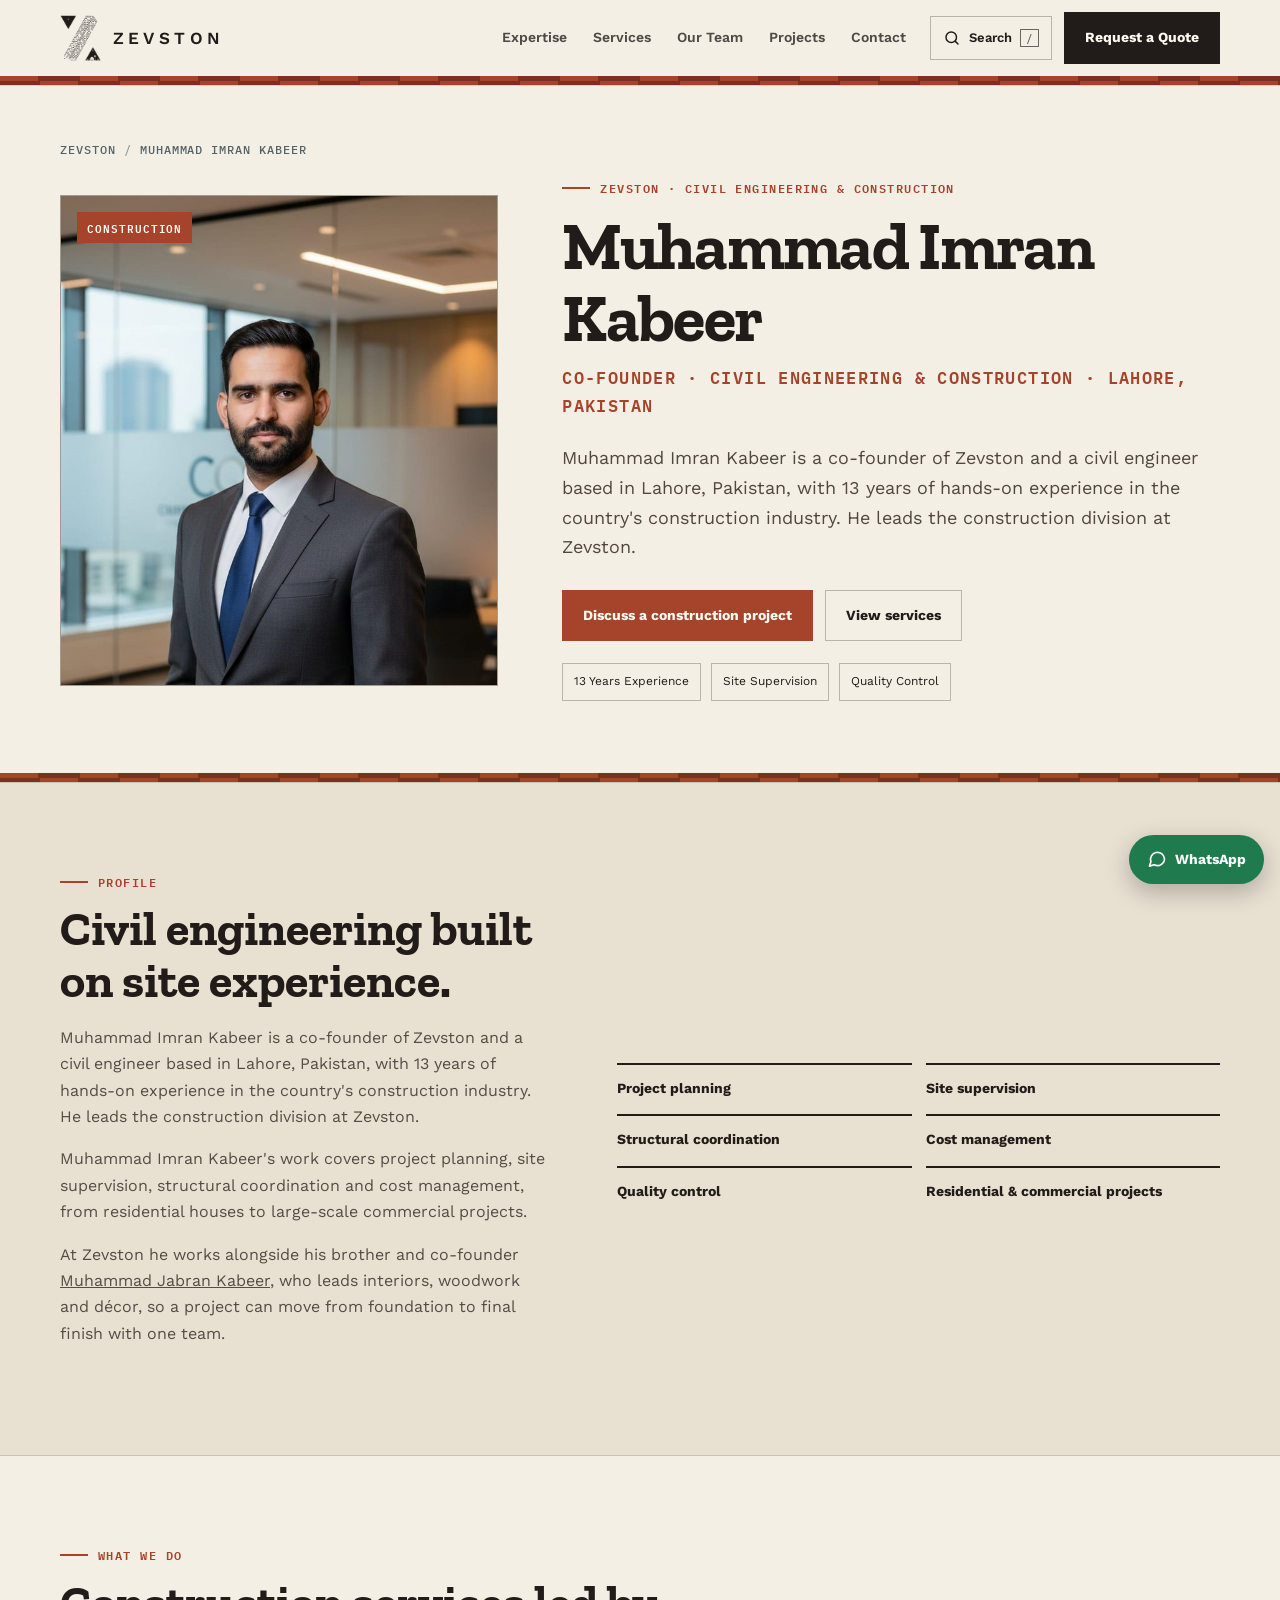
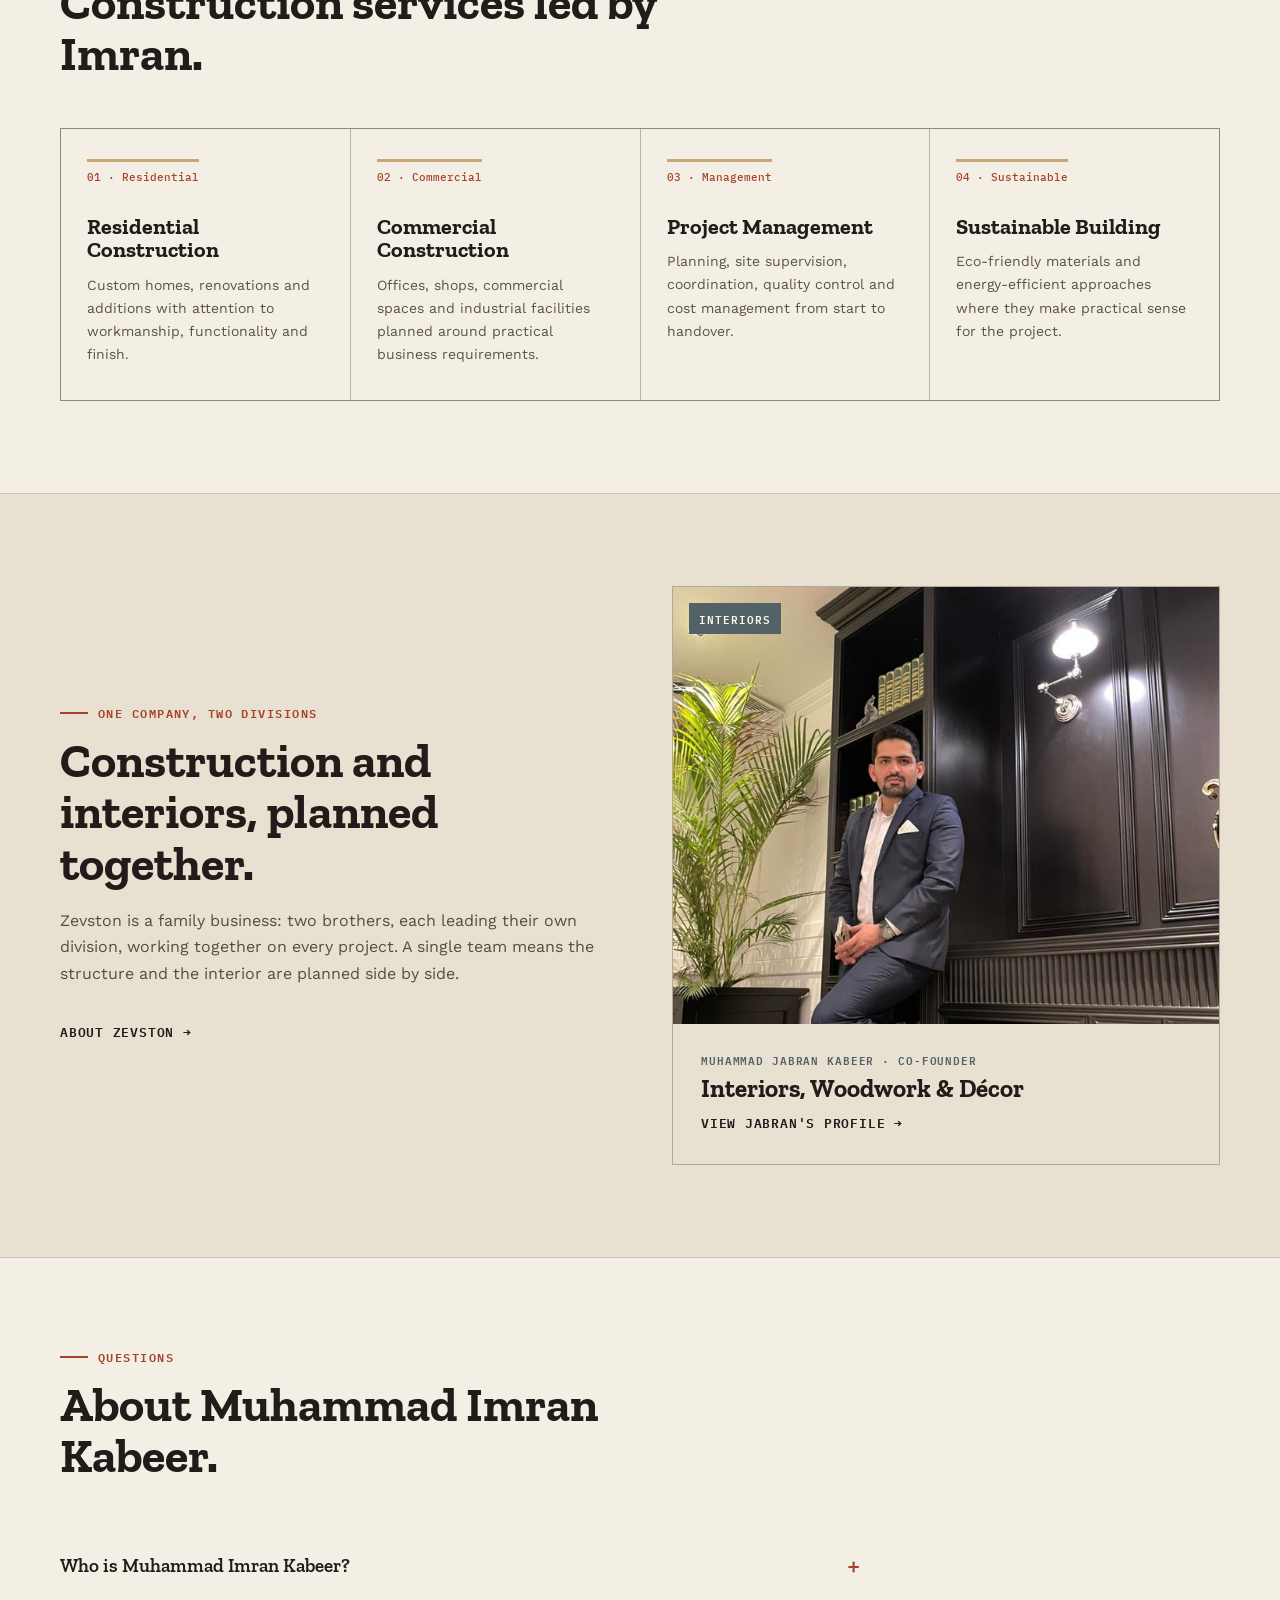
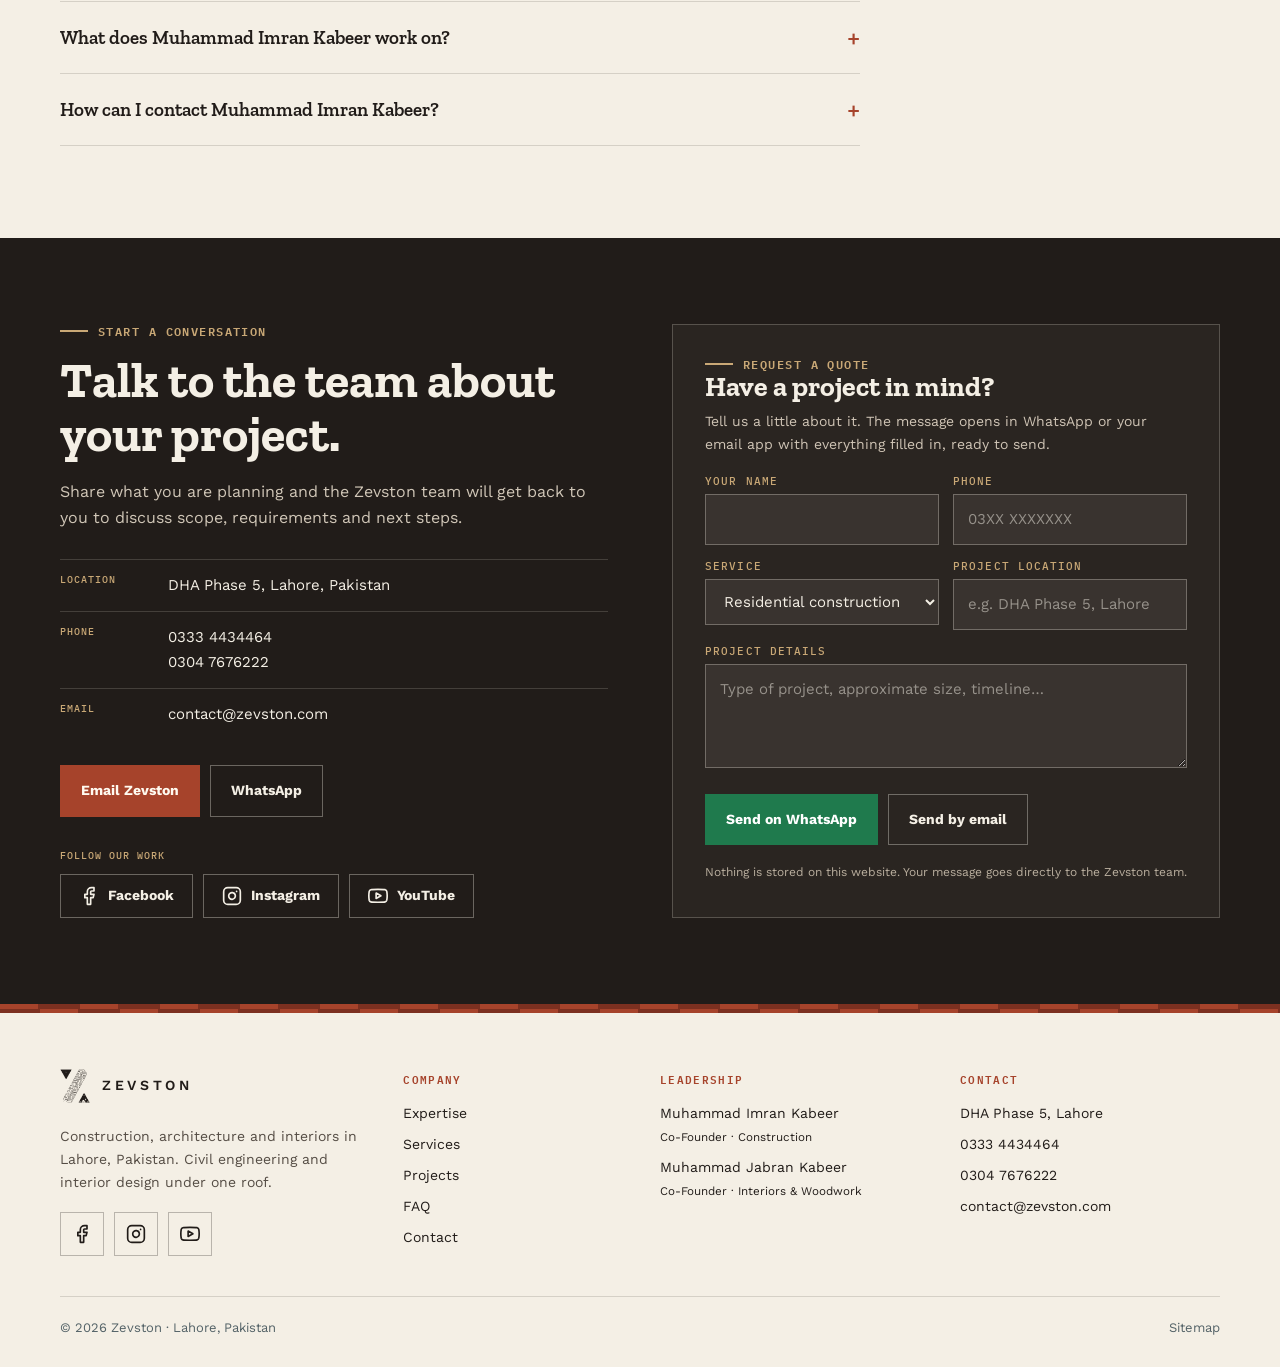
==== commit 259df000: "Co founder titiles ans social buttons" ====
--- a/imran-kabeer/index.html
+++ b/imran-kabeer/index.html
@@ -3,8 +3,8 @@
 <head>
   <meta charset="UTF-8">
   <meta name="viewport" content="width=device-width, initial-scale=1, viewport-fit=cover">
-  <title>Muhammad Imran Kabeer | Civil Engineer in Lahore | Zevston</title>
-  <meta name="description" content="Muhammad Imran Kabeer is a civil engineer in Lahore with 13 years of construction experience. He leads construction and project management at Zevston.">
+  <title>Muhammad Imran Kabeer | Co-Founder & Civil Engineer, Lahore | Zevston</title>
+  <meta name="description" content="Muhammad Imran Kabeer is a co-founder of Zevston and a civil engineer in Lahore with 13 years of construction experience. He leads construction and project management.">
   <meta name="robots" content="index,follow,max-image-preview:large">
   <link rel="canonical" href="https://zevston.com/imran-kabeer/">
   <meta name="theme-color" content="#211C19">
@@ -17,17 +17,18 @@
   <link rel="manifest" href="/site.webmanifest">
 
   <meta property="og:site_name" content="Zevston">
+  <meta property="og:locale" content="en_PK">
   <meta property="og:type" content="profile">
-  <meta property="og:title" content="Muhammad Imran Kabeer | Civil Engineer in Lahore | Zevston">
-  <meta property="og:description" content="Muhammad Imran Kabeer is a civil engineer in Lahore with 13 years of construction experience. He leads construction and project management at Zevston.">
+  <meta property="og:title" content="Muhammad Imran Kabeer | Co-Founder & Civil Engineer, Lahore | Zevston">
+  <meta property="og:description" content="Muhammad Imran Kabeer is a co-founder of Zevston and a civil engineer in Lahore with 13 years of construction experience. He leads construction and project management.">
   <meta property="og:url" content="https://zevston.com/imran-kabeer/">
   <meta property="og:image" content="https://zevston.com/og-image.png">
   <meta property="og:image:width" content="1200">
   <meta property="og:image:height" content="630">
   <meta property="og:image:alt" content="Zevston: construction, architecture and interiors in Lahore">
   <meta name="twitter:card" content="summary_large_image">
-  <meta name="twitter:title" content="Muhammad Imran Kabeer | Civil Engineer in Lahore | Zevston">
-  <meta name="twitter:description" content="Muhammad Imran Kabeer is a civil engineer in Lahore with 13 years of construction experience. He leads construction and project management at Zevston.">
+  <meta name="twitter:title" content="Muhammad Imran Kabeer | Co-Founder & Civil Engineer, Lahore | Zevston">
+  <meta name="twitter:description" content="Muhammad Imran Kabeer is a co-founder of Zevston and a civil engineer in Lahore with 13 years of construction experience. He leads construction and project management.">
   <meta name="twitter:image" content="https://zevston.com/og-image.png">
 
   <!-- Google Search Console: verify via DNS TXT in Cloudflare (recommended), or paste the meta tag here:
@@ -36,7 +37,7 @@
   <link rel="preconnect" href="https://fonts.googleapis.com">
   <link rel="preconnect" href="https://fonts.gstatic.com" crossorigin>
   <link href="https://fonts.googleapis.com/css2?family=IBM+Plex+Mono:wght@400;500;600&family=Work+Sans:wght@400;500;600;700&family=Zilla+Slab:wght@500;600;700&display=swap" rel="stylesheet">
-  <link rel="stylesheet" href="/assets/style.css">
+  <link rel="stylesheet" href="/assets/style.css?v=20261004">
 
 <script type="application/ld+json">
 {
@@ -44,8 +45,8 @@
   "@type": "ProfilePage",
   "@id": "https://zevston.com/imran-kabeer/#profilepage",
   "url": "https://zevston.com/imran-kabeer/",
-  "name": "Muhammad Imran Kabeer | Civil Engineer in Lahore | Zevston",
-  "dateModified": "2026-10-03",
+  "name": "Muhammad Imran Kabeer | Co-Founder & Civil Engineer, Lahore | Zevston",
+  "dateModified": "2026-10-04",
   "isPartOf": {
     "@type": "WebSite",
     "@id": "https://zevston.com/#website",
@@ -55,8 +56,8 @@
     "@type": "Person",
     "@id": "https://zevston.com/imran-kabeer/#person",
     "name": "Muhammad Imran Kabeer",
-    "jobTitle": "Civil Engineer",
-    "description": "Muhammad Imran Kabeer is a civil engineer based in Lahore, Pakistan, with 13 years of hands-on experience in the country's construction industry. He leads the construction division at Zevston.",
+    "jobTitle": "Co-Founder and Civil Engineer",
+    "description": "Muhammad Imran Kabeer is a co-founder of Zevston and a civil engineer based in Lahore, Pakistan, with 13 years of hands-on experience in the country's construction industry. He leads the construction division at Zevston.",
     "image": "https://zevston.com/imran.jpg",
     "url": "https://zevston.com/imran-kabeer/",
     "worksFor": {
@@ -82,15 +83,14 @@
       }
     },
     "knowsAbout": [
-      "13 Years Experience",
-      "Site Supervision",
-      "Quality Control",
+      "Civil engineering",
+      "Construction management",
       "Project planning",
       "Site supervision",
       "Structural coordination",
+      "Quality control",
       "Cost management",
-      "Quality control",
-      "Residential & commercial projects"
+      "Residential and commercial construction"
     ]
   }
 }
@@ -125,7 +125,7 @@
       "name": "Who is Muhammad Imran Kabeer?",
       "acceptedAnswer": {
         "@type": "Answer",
-        "text": "Muhammad Imran Kabeer is a civil engineer based in Lahore, Pakistan, with 13 years of hands-on experience in the construction industry. He leads the construction division at Zevston."
+        "text": "Muhammad Imran Kabeer is a co-founder of Zevston and a civil engineer based in Lahore, Pakistan, with 13 years of hands-on experience in the construction industry. He leads the construction division at Zevston."
       }
     },
     {
@@ -141,7 +141,7 @@
       "name": "How can I contact Muhammad Imran Kabeer?",
       "acceptedAnswer": {
         "@type": "Answer",
-        "text": "Contact the Zevston team by phone on 0333 4434464 or 0322 5377072, on WhatsApp, by email at contact@zevston.com, or with the quote form on this page."
+        "text": "Contact the Zevston team by phone on 0333 4434464 or 0304 7676222, on WhatsApp, by email at contact@zevston.com, or with the quote form on this page."
       }
     }
   ]
@@ -179,13 +179,13 @@
       <div class="person-grid">
         <div class="person-photo">
           <div class="division-tag">Construction</div>
-          <img src="/imran.jpg" alt="Muhammad Imran Kabeer, Civil Engineer at Zevston, Lahore" width="700" height="959" fetchpriority="high" decoding="async">
+          <img src="/imran.jpg" alt="Muhammad Imran Kabeer, Co-Founder and Civil Engineer at Zevston, Lahore" width="700" height="959" fetchpriority="high" decoding="async">
         </div>
         <div>
           <div class="eyebrow">Zevston · Civil Engineering & Construction</div>
           <h1>Muhammad Imran Kabeer</h1>
-          <p class="role-line">Civil Engineer · Lahore, Pakistan</p>
-          <p class="lede">Muhammad Imran Kabeer is a civil engineer based in Lahore, Pakistan, with 13 years of hands-on experience in the country's construction industry. He leads the construction division at Zevston.</p>
+          <p class="role-line">Co-Founder · Civil Engineering &amp; Construction · Lahore, Pakistan</p>
+          <p class="lede">Muhammad Imran Kabeer is a co-founder of Zevston and a civil engineer based in Lahore, Pakistan, with 13 years of hands-on experience in the country's construction industry. He leads the construction division at Zevston.</p>
           <div class="hero-actions">
             <a class="btn brick" href="#contact">Discuss a construction project</a>
             <a class="btn alt" href="#services">View services</a>
@@ -206,9 +206,9 @@
       <div class="about-copy">
         <div class="eyebrow">Profile</div>
         <h2>Civil engineering built on site experience.</h2>
-        <p>Muhammad Imran Kabeer is a civil engineer based in Lahore, Pakistan, with 13 years of hands-on experience in the country's construction industry. He leads the construction division at Zevston.</p>
+        <p>Muhammad Imran Kabeer is a co-founder of Zevston and a civil engineer based in Lahore, Pakistan, with 13 years of hands-on experience in the country's construction industry. He leads the construction division at Zevston.</p>
         <p>Muhammad Imran Kabeer's work covers project planning, site supervision, structural coordination and cost management, from residential houses to large-scale commercial projects.</p>
-        <p>At Zevston he works alongside his brother, interior designer <a href="/jabran-kabeer/">Muhammad Jabran Kabeer</a>, so a project can move from foundation to final finish with one team.</p>
+        <p>At Zevston he works alongside his brother and co-founder <a href="/jabran-kabeer/">Muhammad Jabran Kabeer</a>, who leads interiors, woodwork and décor, so a project can move from foundation to final finish with one team.</p>
       </div>
       <div>
         <div class="about-list">
@@ -265,11 +265,11 @@
       <a class="division-card steel" href="/jabran-kabeer/">
         <div class="division-photo">
           <div class="division-tag">Interiors</div>
-          <img src="/jabran.jpg" alt="Muhammad Jabran Kabeer, Interior Designer at Zevston" width="700" height="933" loading="lazy" decoding="async">
+          <img src="/jabran.jpg" alt="Muhammad Jabran Kabeer, Co-Founder of Zevston, interiors and woodwork" width="700" height="933" loading="lazy" decoding="async">
         </div>
         <div class="division-body">
-          <div class="who">Muhammad Jabran Kabeer · Interior Designer</div>
-          <h3>Interior Design & Woodwork</h3>
+          <div class="who">Muhammad Jabran Kabeer · Co-Founder</div>
+          <h3>Interiors, Woodwork & Décor</h3>
           <span class="division-link">View Jabran's profile →</span>
         </div>
       </a>
@@ -289,7 +289,7 @@
             <span class="plus" aria-hidden="true">+</span>
           </button>
           <div class="faq-a">
-            <p>Muhammad Imran Kabeer is a civil engineer based in Lahore, Pakistan, with 13 years of hands-on experience in the construction industry. He leads the construction division at Zevston.</p>
+            <p>Muhammad Imran Kabeer is a co-founder of Zevston and a civil engineer based in Lahore, Pakistan, with 13 years of hands-on experience in the construction industry. He leads the construction division at Zevston.</p>
           </div>
         </div>
 
@@ -309,7 +309,7 @@
             <span class="plus" aria-hidden="true">+</span>
           </button>
           <div class="faq-a">
-            <p>Contact the Zevston team by phone on 0333 4434464 or 0322 5377072, on WhatsApp, by email at contact@zevston.com, or with the quote form on this page.</p>
+            <p>Contact the Zevston team by phone on 0333 4434464 or 0304 7676222, on WhatsApp, by email at contact@zevston.com, or with the quote form on this page.</p>
           </div>
         </div>
       </div>
@@ -332,7 +332,7 @@
             <div class="key">Phone</div>
             <div class="value">
               <a href="tel:+923334434464">0333 4434464</a><br>
-              <a href="tel:+923225377072">0322 5377072</a>
+              <a href="tel:+923047676222">0304 7676222</a>
             </div>
           </div>
           <div class="contact-row">
@@ -344,6 +344,15 @@
         <div class="contact-actions">
           <a class="btn brick" href="mailto:contact@zevston.com?subject=Zevston%20Project%20Enquiry">Email Zevston</a>
           <a class="btn alt" href="https://wa.me/923334434464?text=Hello%20Zevston%2C%20I%20would%20like%20to%20discuss%20a%20project." target="_blank" rel="noopener">WhatsApp</a>
+        </div>
+
+        <div class="follow">
+          <div class="follow-label">Follow our work</div>
+        <nav class="social labelled" aria-label="Zevston on social media">
+          <a href="https://www.facebook.com/zevston" target="_blank" rel="me noopener" aria-label="Zevston on Facebook"><svg viewBox="0 0 24 24" fill="none" stroke="currentColor" stroke-width="2" stroke-linecap="round" stroke-linejoin="round" aria-hidden="true"><path d="M18 2h-3a5 5 0 0 0-5 5v3H7v4h3v8h4v-8h3l1-4h-4V7a1 1 0 0 1 1-1h3z"/></svg><span>Facebook</span></a>
+          <a href="https://www.instagram.com/zevston_homes/" target="_blank" rel="me noopener" aria-label="Zevston on Instagram"><svg viewBox="0 0 24 24" fill="none" stroke="currentColor" stroke-width="2" stroke-linecap="round" stroke-linejoin="round" aria-hidden="true"><rect x="2" y="2" width="20" height="20" rx="5" ry="5"/><path d="M16 11.37A4 4 0 1 1 12.63 8 4 4 0 0 1 16 11.37z"/><path d="M17.5 6.5h.01"/></svg><span>Instagram</span></a>
+          <a href="https://www.youtube.com/@Zevston_homes" target="_blank" rel="me noopener" aria-label="Zevston on YouTube"><svg viewBox="0 0 24 24" fill="none" stroke="currentColor" stroke-width="2" stroke-linecap="round" stroke-linejoin="round" aria-hidden="true"><path d="M22.54 6.42a2.78 2.78 0 0 0-1.94-2C18.88 4 12 4 12 4s-6.88 0-8.6.46a2.78 2.78 0 0 0-1.94 2A29 29 0 0 0 1 11.75a29 29 0 0 0 .46 5.33A2.78 2.78 0 0 0 3.4 19c1.72.46 8.6.46 8.6.46s6.88 0 8.6-.46a2.78 2.78 0 0 0 1.94-2 29 29 0 0 0 .46-5.25 29 29 0 0 0-.46-5.33z"/><path d="m9.75 15.02 5.75-3.27-5.75-3.27z"/></svg><span>YouTube</span></a>
+        </nav>
         </div>
       </div>
 
@@ -390,6 +399,11 @@
       <div>
         <a class="brand sm" href="/" aria-label="Zevston home"><img src="/logo-mark.png" alt="" width="41" height="46"><span class="word">Zevston</span></a>
         <p>Construction, architecture and interiors in Lahore, Pakistan. Civil engineering and interior design under one roof.</p>
+        <nav class="social" aria-label="Zevston on social media">
+          <a href="https://www.facebook.com/zevston" target="_blank" rel="me noopener" aria-label="Zevston on Facebook"><svg viewBox="0 0 24 24" fill="none" stroke="currentColor" stroke-width="2" stroke-linecap="round" stroke-linejoin="round" aria-hidden="true"><path d="M18 2h-3a5 5 0 0 0-5 5v3H7v4h3v8h4v-8h3l1-4h-4V7a1 1 0 0 1 1-1h3z"/></svg></a>
+          <a href="https://www.instagram.com/zevston_homes/" target="_blank" rel="me noopener" aria-label="Zevston on Instagram"><svg viewBox="0 0 24 24" fill="none" stroke="currentColor" stroke-width="2" stroke-linecap="round" stroke-linejoin="round" aria-hidden="true"><rect x="2" y="2" width="20" height="20" rx="5" ry="5"/><path d="M16 11.37A4 4 0 1 1 12.63 8 4 4 0 0 1 16 11.37z"/><path d="M17.5 6.5h.01"/></svg></a>
+          <a href="https://www.youtube.com/@Zevston_homes" target="_blank" rel="me noopener" aria-label="Zevston on YouTube"><svg viewBox="0 0 24 24" fill="none" stroke="currentColor" stroke-width="2" stroke-linecap="round" stroke-linejoin="round" aria-hidden="true"><path d="M22.54 6.42a2.78 2.78 0 0 0-1.94-2C18.88 4 12 4 12 4s-6.88 0-8.6.46a2.78 2.78 0 0 0-1.94 2A29 29 0 0 0 1 11.75a29 29 0 0 0 .46 5.33A2.78 2.78 0 0 0 3.4 19c1.72.46 8.6.46 8.6.46s6.88 0 8.6-.46a2.78 2.78 0 0 0 1.94-2 29 29 0 0 0 .46-5.25 29 29 0 0 0-.46-5.33z"/><path d="m9.75 15.02 5.75-3.27-5.75-3.27z"/></svg></a>
+        </nav>
       </div>
       <div>
         <h4>Company</h4>
@@ -404,8 +418,8 @@
       <div>
         <h4>Leadership</h4>
         <ul>
-          <li><a href="/imran-kabeer/">Muhammad Imran Kabeer<br><small>Civil Engineer</small></a></li>
-          <li><a href="/jabran-kabeer/">Muhammad Jabran Kabeer<br><small>Interior Designer</small></a></li>
+          <li><a href="/imran-kabeer/">Muhammad Imran Kabeer<br><small>Co-Founder · Construction</small></a></li>
+          <li><a href="/jabran-kabeer/">Muhammad Jabran Kabeer<br><small>Co-Founder · Interiors &amp; Woodwork</small></a></li>
         </ul>
       </div>
       <div>
@@ -413,7 +427,7 @@
         <ul>
           <li>DHA Phase 5, Lahore</li>
           <li><a href="tel:+923334434464">0333 4434464</a></li>
-          <li><a href="tel:+923225377072">0322 5377072</a></li>
+          <li><a href="tel:+923047676222">0304 7676222</a></li>
           <li><a href="mailto:contact@zevston.com">contact@zevston.com</a></li>
         </ul>
       </div>
@@ -438,7 +452,7 @@
       <p class="search-hint" id="search-hint">Try a name, service or topic.</p>
       <div class="search-chips" id="search-chips">
         <button type="button" data-q="civil engineer">Civil engineer</button>
-        <button type="button" data-q="interior designer">Interior designer</button>
+        <button type="button" data-q="interiors">Interiors</button>
         <button type="button" data-q="Imran Kabeer">Imran Kabeer</button>
         <button type="button" data-q="Jabran Kabeer">Jabran Kabeer</button>
         <button type="button" data-q="kitchen">Kitchens</button>
@@ -453,6 +467,6 @@
   </div>
 </div>
 
-<script src="/assets/site.js" defer></script>
+<script src="/assets/site.js?v=20261004" defer></script>
 </body>
 </html>
--- a/assets/style.css
+++ b/assets/style.css
@@ -796,3 +796,24 @@
 .division-card.steel:hover{border-color:var(--steel)}
 .search-form input[type=search]::-webkit-search-cancel-button,
 .search-form input[type=search]::-webkit-search-decoration{-webkit-appearance:none;appearance:none;display:none}
+
+
+/* ----------------------------------------------------------------------
+   Social links (Facebook, Instagram, YouTube)
+   ---------------------------------------------------------------------- */
+.social{display:flex;gap:.625rem;flex-wrap:wrap;margin-top:1.125rem}
+.social a{
+  display:inline-flex;align-items:center;justify-content:center;gap:.5625rem;
+  min-width:2.75rem;min-height:2.75rem;
+  border:1px solid var(--line-dark);color:var(--ink);text-decoration:none;
+  font-weight:700;font-size:.875rem;transition:.2s ease;
+}
+.social a svg{width:1.25rem;height:1.25rem;flex:none}
+.social a:hover{background:var(--brick);border-color:var(--brick);color:var(--white)}
+.social.labelled a{padding:0 1.125rem}
+.follow{margin-top:2rem}
+.follow-label{color:var(--sand);font:500 .625rem "IBM Plex Mono",monospace;text-transform:uppercase;letter-spacing:.1em}
+.follow .social{margin-top:.75rem}
+.contact .social a{color:var(--paper);border-color:rgba(244,239,229,.35)}
+.contact .social a:hover{background:var(--paper);border-color:var(--paper);color:var(--ink)}
+.projects-more{margin-top:2.5rem}
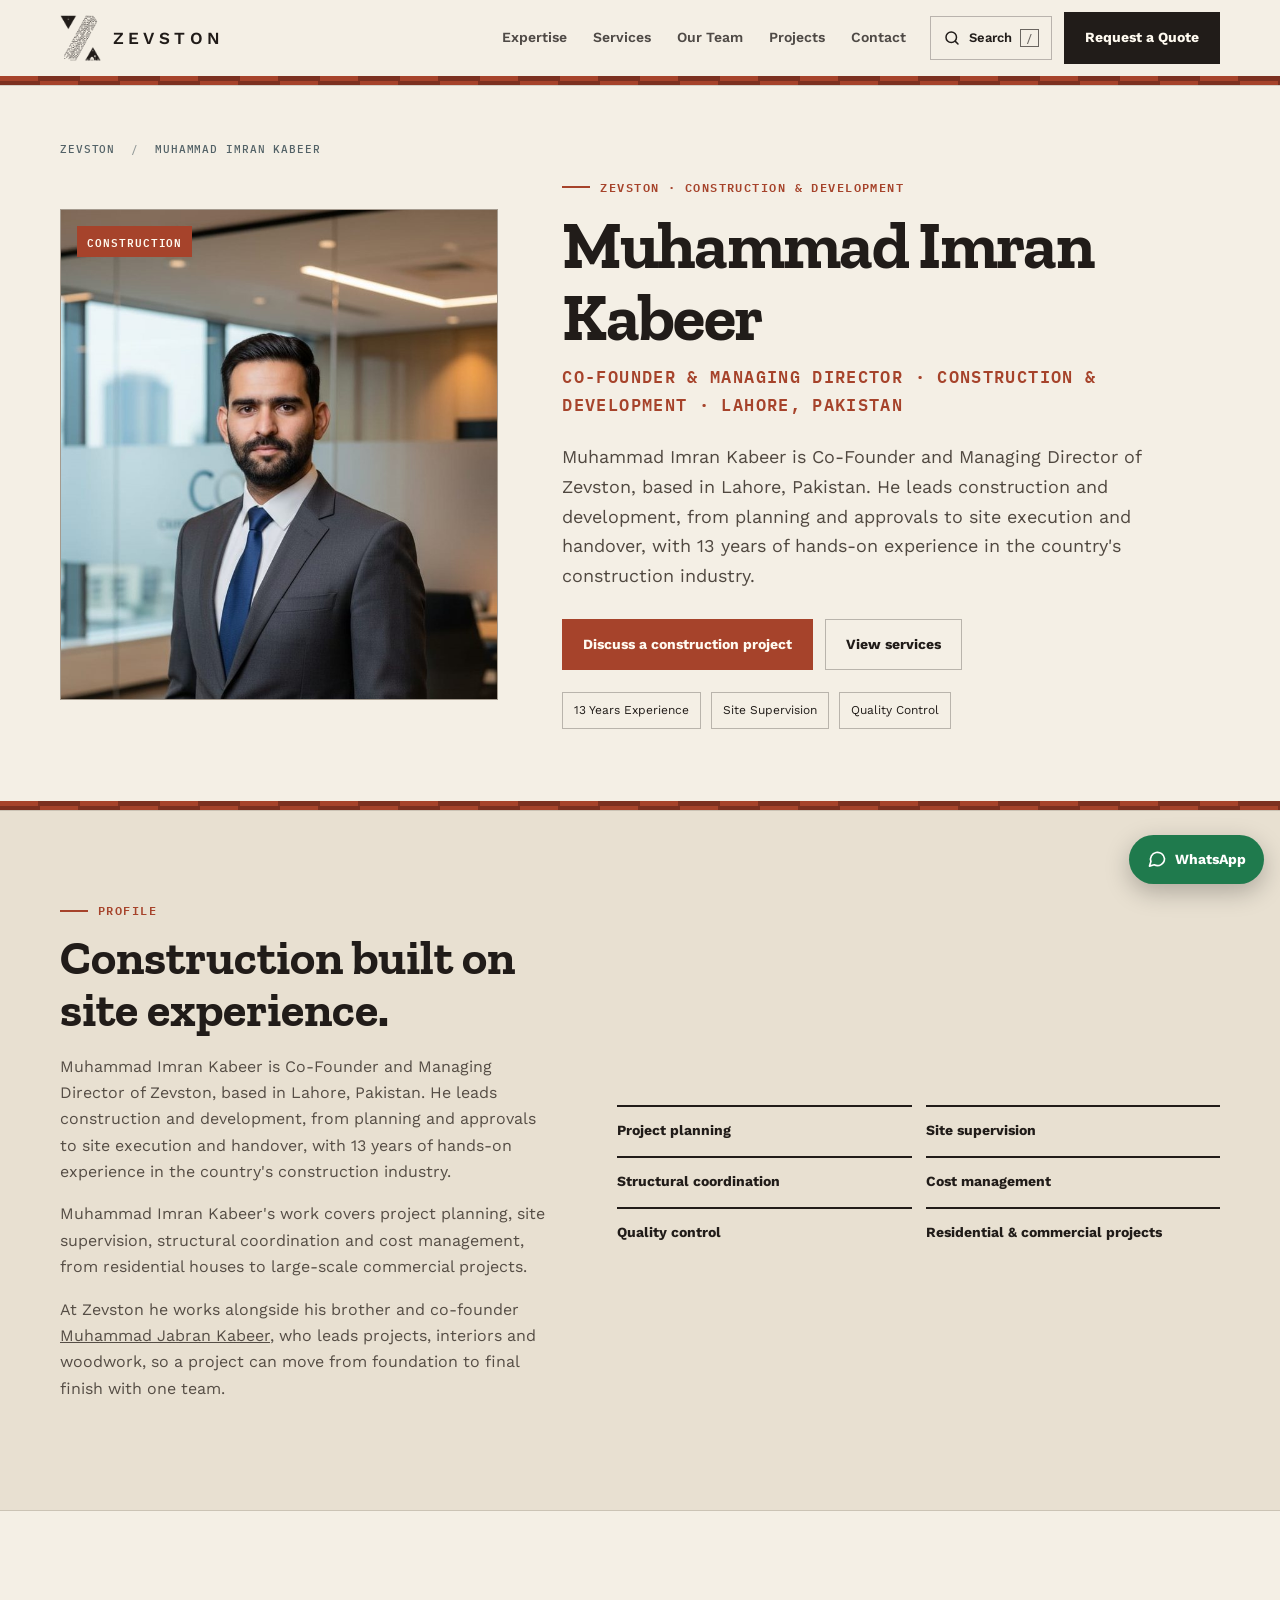
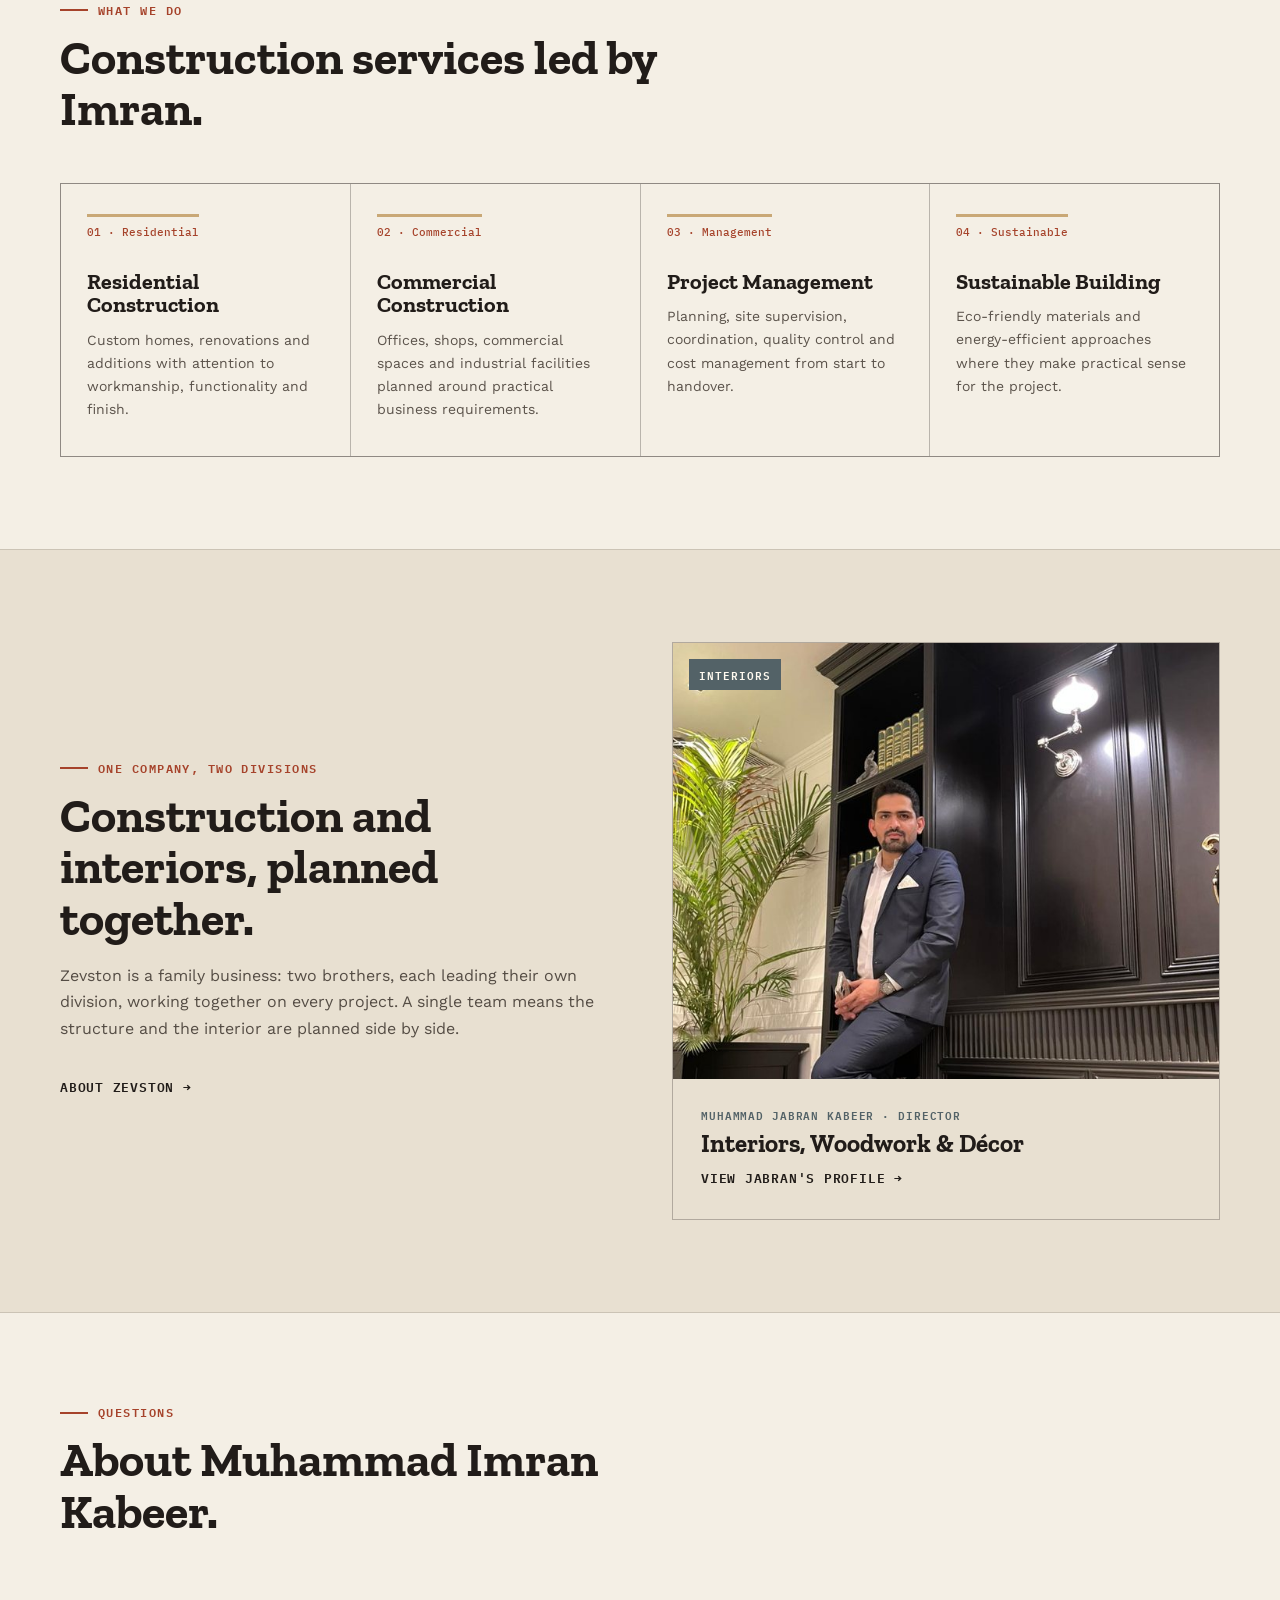
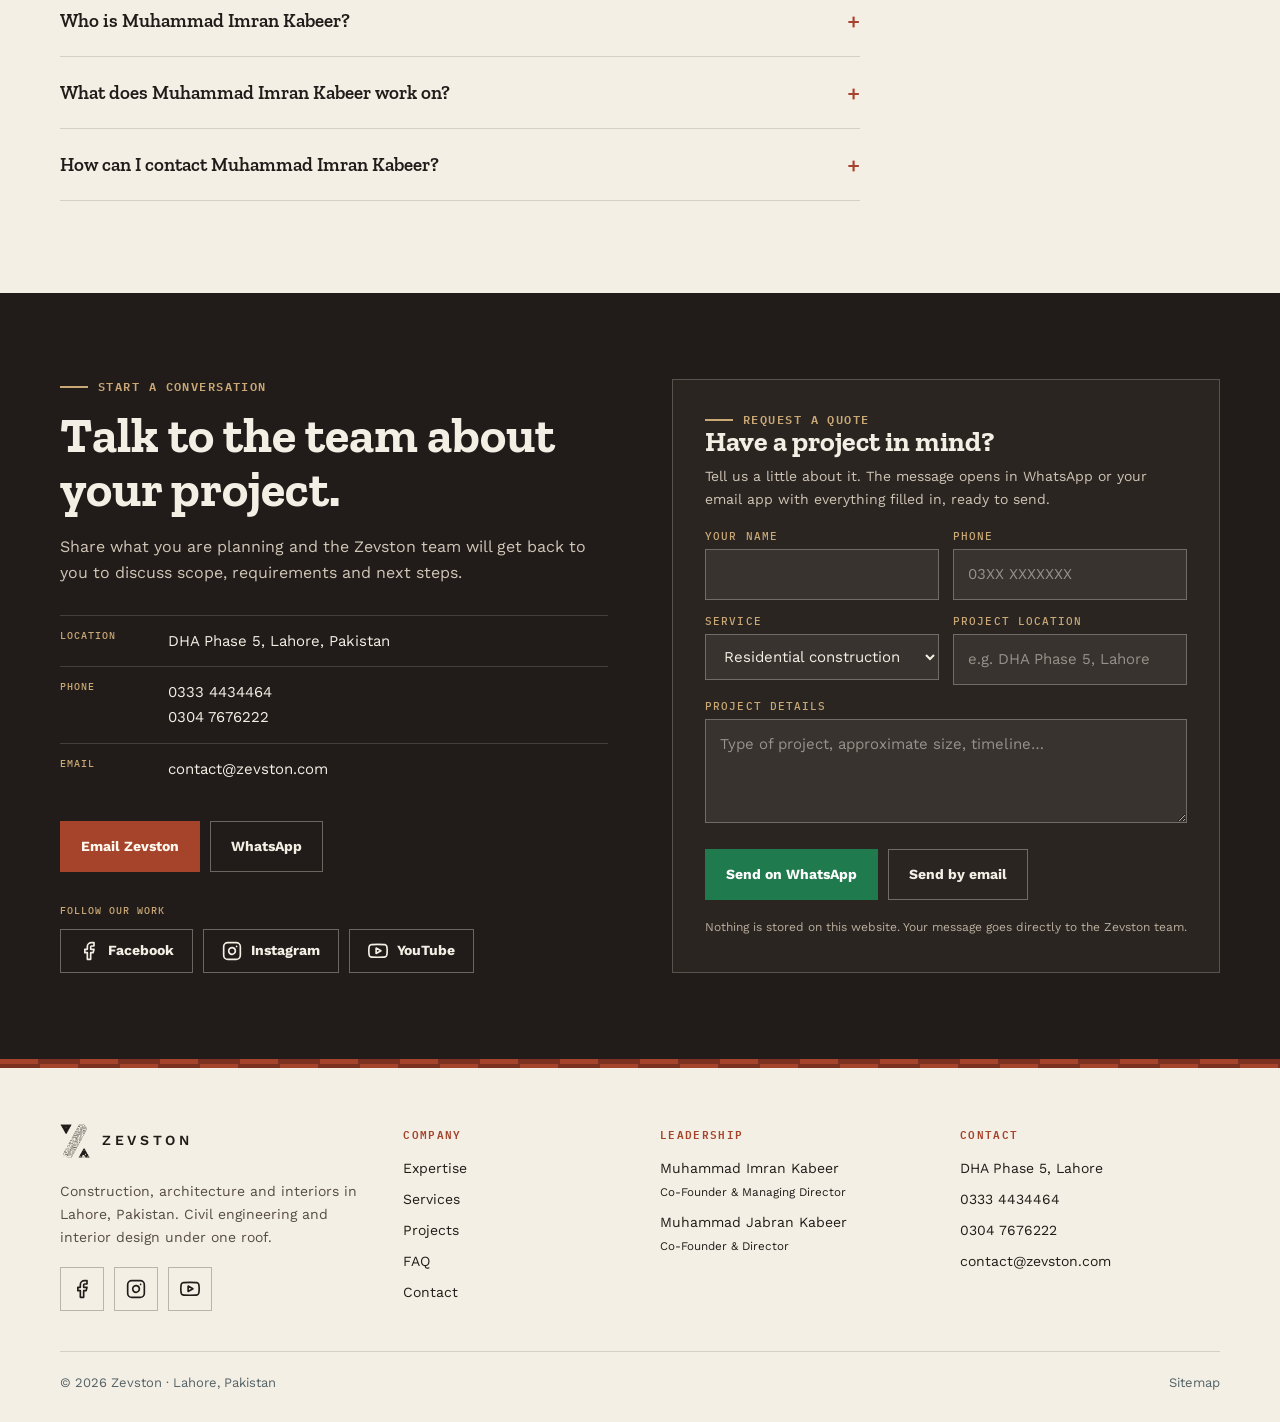
==== commit 08692815: "projects and titles update" ====
--- a/imran-kabeer/index.html
+++ b/imran-kabeer/index.html
@@ -3,8 +3,8 @@
 <head>
   <meta charset="UTF-8">
   <meta name="viewport" content="width=device-width, initial-scale=1, viewport-fit=cover">
-  <title>Muhammad Imran Kabeer | Co-Founder & Civil Engineer, Lahore | Zevston</title>
-  <meta name="description" content="Muhammad Imran Kabeer is a co-founder of Zevston and a civil engineer in Lahore with 13 years of construction experience. He leads construction and project management.">
+  <title>Muhammad Imran Kabeer | Co-Founder &amp; Managing Director | Zevston</title>
+  <meta name="description" content="Muhammad Imran Kabeer is Co-Founder &amp; Managing Director of Zevston in Lahore, leading construction and development. 13 years of experience in Pakistan's construction industry.">
   <meta name="robots" content="index,follow,max-image-preview:large">
   <link rel="canonical" href="https://zevston.com/imran-kabeer/">
   <meta name="theme-color" content="#211C19">
@@ -19,16 +19,16 @@
   <meta property="og:site_name" content="Zevston">
   <meta property="og:locale" content="en_PK">
   <meta property="og:type" content="profile">
-  <meta property="og:title" content="Muhammad Imran Kabeer | Co-Founder & Civil Engineer, Lahore | Zevston">
-  <meta property="og:description" content="Muhammad Imran Kabeer is a co-founder of Zevston and a civil engineer in Lahore with 13 years of construction experience. He leads construction and project management.">
+  <meta property="og:title" content="Muhammad Imran Kabeer | Co-Founder &amp; Managing Director | Zevston">
+  <meta property="og:description" content="Muhammad Imran Kabeer is Co-Founder &amp; Managing Director of Zevston in Lahore, leading construction and development. 13 years of experience in Pakistan's construction industry.">
   <meta property="og:url" content="https://zevston.com/imran-kabeer/">
   <meta property="og:image" content="https://zevston.com/og-image.png">
   <meta property="og:image:width" content="1200">
   <meta property="og:image:height" content="630">
   <meta property="og:image:alt" content="Zevston: construction, architecture and interiors in Lahore">
   <meta name="twitter:card" content="summary_large_image">
-  <meta name="twitter:title" content="Muhammad Imran Kabeer | Co-Founder & Civil Engineer, Lahore | Zevston">
-  <meta name="twitter:description" content="Muhammad Imran Kabeer is a co-founder of Zevston and a civil engineer in Lahore with 13 years of construction experience. He leads construction and project management.">
+  <meta name="twitter:title" content="Muhammad Imran Kabeer | Co-Founder &amp; Managing Director | Zevston">
+  <meta name="twitter:description" content="Muhammad Imran Kabeer is Co-Founder &amp; Managing Director of Zevston in Lahore, leading construction and development. 13 years of experience in Pakistan's construction industry.">
   <meta name="twitter:image" content="https://zevston.com/og-image.png">
 
   <!-- Google Search Console: verify via DNS TXT in Cloudflare (recommended), or paste the meta tag here:
@@ -37,7 +37,7 @@
   <link rel="preconnect" href="https://fonts.googleapis.com">
   <link rel="preconnect" href="https://fonts.gstatic.com" crossorigin>
   <link href="https://fonts.googleapis.com/css2?family=IBM+Plex+Mono:wght@400;500;600&family=Work+Sans:wght@400;500;600;700&family=Zilla+Slab:wght@500;600;700&display=swap" rel="stylesheet">
-  <link rel="stylesheet" href="/assets/style.css?v=20261004">
+  <link rel="stylesheet" href="/assets/style.css?v=20261006">
 
 <script type="application/ld+json">
 {
@@ -45,7 +45,7 @@
   "@type": "ProfilePage",
   "@id": "https://zevston.com/imran-kabeer/#profilepage",
   "url": "https://zevston.com/imran-kabeer/",
-  "name": "Muhammad Imran Kabeer | Co-Founder & Civil Engineer, Lahore | Zevston",
+  "name": "Muhammad Imran Kabeer | Co-Founder & Managing Director | Zevston",
   "dateModified": "2026-10-04",
   "isPartOf": {
     "@type": "WebSite",
@@ -56,8 +56,8 @@
     "@type": "Person",
     "@id": "https://zevston.com/imran-kabeer/#person",
     "name": "Muhammad Imran Kabeer",
-    "jobTitle": "Co-Founder and Civil Engineer",
-    "description": "Muhammad Imran Kabeer is a co-founder of Zevston and a civil engineer based in Lahore, Pakistan, with 13 years of hands-on experience in the country's construction industry. He leads the construction division at Zevston.",
+    "jobTitle": "Co-Founder & Managing Director — Construction & Development",
+    "description": "Muhammad Imran Kabeer is Co-Founder and Managing Director of Zevston, based in Lahore, Pakistan. He leads construction and development, from planning and approvals to site execution and handover, with 13 years of hands-on experience in the country's construction industry.",
     "image": "https://zevston.com/imran.jpg",
     "url": "https://zevston.com/imran-kabeer/",
     "worksFor": {
@@ -83,8 +83,8 @@
       }
     },
     "knowsAbout": [
-      "Civil engineering",
       "Construction management",
+      "Property development",
       "Project planning",
       "Site supervision",
       "Structural coordination",
@@ -125,7 +125,7 @@
       "name": "Who is Muhammad Imran Kabeer?",
       "acceptedAnswer": {
         "@type": "Answer",
-        "text": "Muhammad Imran Kabeer is a co-founder of Zevston and a civil engineer based in Lahore, Pakistan, with 13 years of hands-on experience in the construction industry. He leads the construction division at Zevston."
+        "text": "Muhammad Imran Kabeer is Co-Founder and Managing Director of Zevston, based in Lahore, Pakistan. He leads construction and development, from planning and approvals to site execution and handover, with 13 years of hands-on experience in the country's construction industry."
       }
     },
     {
@@ -158,7 +158,7 @@
       <a href="/#expertise">Expertise</a>
       <a href="/#services">Services</a>
       <a href="/#team">Our Team</a>
-      <a href="/#projects">Projects</a>
+      <a href="/projects/">Projects</a>
       <a href="/#contact">Contact</a>
     </nav>
 
@@ -179,13 +179,13 @@
       <div class="person-grid">
         <div class="person-photo">
           <div class="division-tag">Construction</div>
-          <img src="/imran.jpg" alt="Muhammad Imran Kabeer, Co-Founder and Civil Engineer at Zevston, Lahore" width="700" height="959" fetchpriority="high" decoding="async">
+          <img src="/imran.jpg" alt="Muhammad Imran Kabeer, Co-Founder &amp; Managing Director of Zevston, Lahore" width="700" height="959" fetchpriority="high" decoding="async">
         </div>
         <div>
-          <div class="eyebrow">Zevston · Civil Engineering & Construction</div>
+          <div class="eyebrow">Zevston · Construction & Development</div>
           <h1>Muhammad Imran Kabeer</h1>
-          <p class="role-line">Co-Founder · Civil Engineering &amp; Construction · Lahore, Pakistan</p>
-          <p class="lede">Muhammad Imran Kabeer is a co-founder of Zevston and a civil engineer based in Lahore, Pakistan, with 13 years of hands-on experience in the country's construction industry. He leads the construction division at Zevston.</p>
+          <p class="role-line">Co-Founder &amp; Managing Director · Construction &amp; Development · Lahore, Pakistan</p>
+          <p class="lede">Muhammad Imran Kabeer is Co-Founder and Managing Director of Zevston, based in Lahore, Pakistan. He leads construction and development, from planning and approvals to site execution and handover, with 13 years of hands-on experience in the country's construction industry.</p>
           <div class="hero-actions">
             <a class="btn brick" href="#contact">Discuss a construction project</a>
             <a class="btn alt" href="#services">View services</a>
@@ -205,10 +205,10 @@
     <div class="wrap about-grid">
       <div class="about-copy">
         <div class="eyebrow">Profile</div>
-        <h2>Civil engineering built on site experience.</h2>
-        <p>Muhammad Imran Kabeer is a co-founder of Zevston and a civil engineer based in Lahore, Pakistan, with 13 years of hands-on experience in the country's construction industry. He leads the construction division at Zevston.</p>
+        <h2>Construction built on site experience.</h2>
+        <p>Muhammad Imran Kabeer is Co-Founder and Managing Director of Zevston, based in Lahore, Pakistan. He leads construction and development, from planning and approvals to site execution and handover, with 13 years of hands-on experience in the country's construction industry.</p>
         <p>Muhammad Imran Kabeer's work covers project planning, site supervision, structural coordination and cost management, from residential houses to large-scale commercial projects.</p>
-        <p>At Zevston he works alongside his brother and co-founder <a href="/jabran-kabeer/">Muhammad Jabran Kabeer</a>, who leads interiors, woodwork and décor, so a project can move from foundation to final finish with one team.</p>
+        <p>At Zevston he works alongside his brother and co-founder <a href="/jabran-kabeer/">Muhammad Jabran Kabeer</a>, who leads projects, interiors and woodwork, so a project can move from foundation to final finish with one team.</p>
       </div>
       <div>
         <div class="about-list">
@@ -265,10 +265,10 @@
       <a class="division-card steel" href="/jabran-kabeer/">
         <div class="division-photo">
           <div class="division-tag">Interiors</div>
-          <img src="/jabran.jpg" alt="Muhammad Jabran Kabeer, Co-Founder of Zevston, interiors and woodwork" width="700" height="933" loading="lazy" decoding="async">
+          <img src="/jabran.jpg" alt="Muhammad Jabran Kabeer, Co-Founder &amp; Director of Zevston" width="700" height="933" loading="lazy" decoding="async">
         </div>
         <div class="division-body">
-          <div class="who">Muhammad Jabran Kabeer · Co-Founder</div>
+          <div class="who">Muhammad Jabran Kabeer · Director</div>
           <h3>Interiors, Woodwork & Décor</h3>
           <span class="division-link">View Jabran's profile →</span>
         </div>
@@ -289,7 +289,7 @@
             <span class="plus" aria-hidden="true">+</span>
           </button>
           <div class="faq-a">
-            <p>Muhammad Imran Kabeer is a co-founder of Zevston and a civil engineer based in Lahore, Pakistan, with 13 years of hands-on experience in the construction industry. He leads the construction division at Zevston.</p>
+            <p>Muhammad Imran Kabeer is Co-Founder and Managing Director of Zevston, based in Lahore, Pakistan. He leads construction and development, from planning and approvals to site execution and handover, with 13 years of hands-on experience in the country's construction industry.</p>
           </div>
         </div>
 
@@ -410,7 +410,7 @@
         <ul>
           <li><a href="/#expertise">Expertise</a></li>
           <li><a href="/#services">Services</a></li>
-          <li><a href="/#projects">Projects</a></li>
+          <li><a href="/projects/">Projects</a></li>
           <li><a href="/#faq">FAQ</a></li>
           <li><a href="/#contact">Contact</a></li>
         </ul>
@@ -418,8 +418,8 @@
       <div>
         <h4>Leadership</h4>
         <ul>
-          <li><a href="/imran-kabeer/">Muhammad Imran Kabeer<br><small>Co-Founder · Construction</small></a></li>
-          <li><a href="/jabran-kabeer/">Muhammad Jabran Kabeer<br><small>Co-Founder · Interiors &amp; Woodwork</small></a></li>
+          <li><a href="/imran-kabeer/">Muhammad Imran Kabeer<br><small>Co-Founder &amp; Managing Director</small></a></li>
+          <li><a href="/jabran-kabeer/">Muhammad Jabran Kabeer<br><small>Co-Founder &amp; Director</small></a></li>
         </ul>
       </div>
       <div>
@@ -451,7 +451,7 @@
     <div class="search-body">
       <p class="search-hint" id="search-hint">Try a name, service or topic.</p>
       <div class="search-chips" id="search-chips">
-        <button type="button" data-q="civil engineer">Civil engineer</button>
+        <button type="button" data-q="construction">Construction</button>
         <button type="button" data-q="interiors">Interiors</button>
         <button type="button" data-q="Imran Kabeer">Imran Kabeer</button>
         <button type="button" data-q="Jabran Kabeer">Jabran Kabeer</button>
@@ -467,6 +467,6 @@
   </div>
 </div>
 
-<script src="/assets/site.js?v=20261004" defer></script>
+<script src="/assets/site.js?v=20261006" defer></script>
 </body>
 </html>
--- a/assets/style.css
+++ b/assets/style.css
@@ -817,3 +817,44 @@
 .contact .social a{color:var(--paper);border-color:rgba(244,239,229,.35)}
 .contact .social a:hover{background:var(--paper);border-color:var(--paper);color:var(--ink)}
 .projects-more{margin-top:2.5rem}
+
+
+/* ----------------------------------------------------------------------
+   Projects: home cards + /projects/ gallery
+   ---------------------------------------------------------------------- */
+.project-link{display:block;color:inherit;text-decoration:none}
+.project-image img{transition:transform .5s ease}
+.project:hover .project-image img{transform:scale(1.03)}
+.project h3 a{color:inherit;text-decoration:none}
+.project h3 a:hover{color:var(--brick-dark)}
+.projects-more{display:flex;gap:.75rem;flex-wrap:wrap}
+.proj-page{padding:3rem 0 5rem}
+.crumbs{display:flex;gap:.5rem;align-items:center;font:500 .6875rem "IBM Plex Mono",monospace;text-transform:uppercase;letter-spacing:.08em;color:var(--steel);margin-bottom:1.5rem}
+.crumbs a{color:var(--steel)}
+.proj-page h1{font-size:clamp(2rem,5vw,3.25rem);line-height:1.08;margin:.75rem 0 1rem}
+.proj-jump{display:flex;flex-wrap:wrap;gap:.625rem;margin:1.75rem 0 0}
+.proj-jump a{border:1px solid var(--line-dark);padding:.5rem .875rem;text-decoration:none;color:var(--ink);font:600 .75rem "IBM Plex Mono",monospace;text-transform:uppercase;letter-spacing:.06em}
+.proj-jump a:hover{background:var(--ink);color:var(--paper);border-color:var(--ink)}
+.proj-group{margin-top:3.5rem;scroll-margin-top:6rem}
+.proj-group>h2{font-size:clamp(1.5rem,3vw,2rem);margin:0}
+.proj-group-sub{color:var(--steel);margin:.375rem 0 1.25rem}
+.proj{border-top:1px solid var(--line);padding:2rem 0 2.25rem;scroll-margin-top:6rem}
+.proj-head{display:flex;justify-content:space-between;gap:1rem;align-items:flex-start}
+.proj h3{font-size:1.5rem;margin:.4rem 0 .25rem}
+.proj>p{max-width:46rem;color:var(--steel);margin:.25rem 0 0}
+.proj-badge{border:1px solid var(--line-dark);padding:.3rem .625rem;font:500 .625rem "IBM Plex Mono",monospace;text-transform:uppercase;letter-spacing:.08em;white-space:nowrap}
+.proj-gallery{display:grid;gap:1rem;margin-top:1.25rem}
+.proj-gallery.g1{grid-template-columns:minmax(0,34rem)}
+.proj-gallery.g2{grid-template-columns:repeat(2,minmax(0,1fr))}
+.proj-gallery.g3{grid-template-columns:repeat(3,minmax(0,1fr))}
+.proj-gallery figure{margin:0}
+.proj-gallery img{display:block;width:100%;height:auto;aspect-ratio:4/3;object-fit:cover;background:var(--paper-2);border:1px solid var(--line)}
+.proj-gallery figcaption{margin-top:.5rem;font:500 .625rem "IBM Plex Mono",monospace;text-transform:uppercase;letter-spacing:.08em;color:var(--steel)}
+.proj-cta{margin-top:4rem;padding:2.25rem;border:1px solid var(--line-dark);background:var(--paper-2)}
+.proj-cta h2{margin:0 0 .5rem;font-size:clamp(1.5rem,3vw,2rem)}
+.proj-cta p{margin:0 0 1.25rem;color:var(--steel)}
+@media (max-width:760px){
+  .proj-gallery.g2,.proj-gallery.g3{grid-template-columns:1fr}
+  .proj-head{flex-direction:column;gap:.75rem}
+  .proj-cta{padding:1.5rem}
+}
